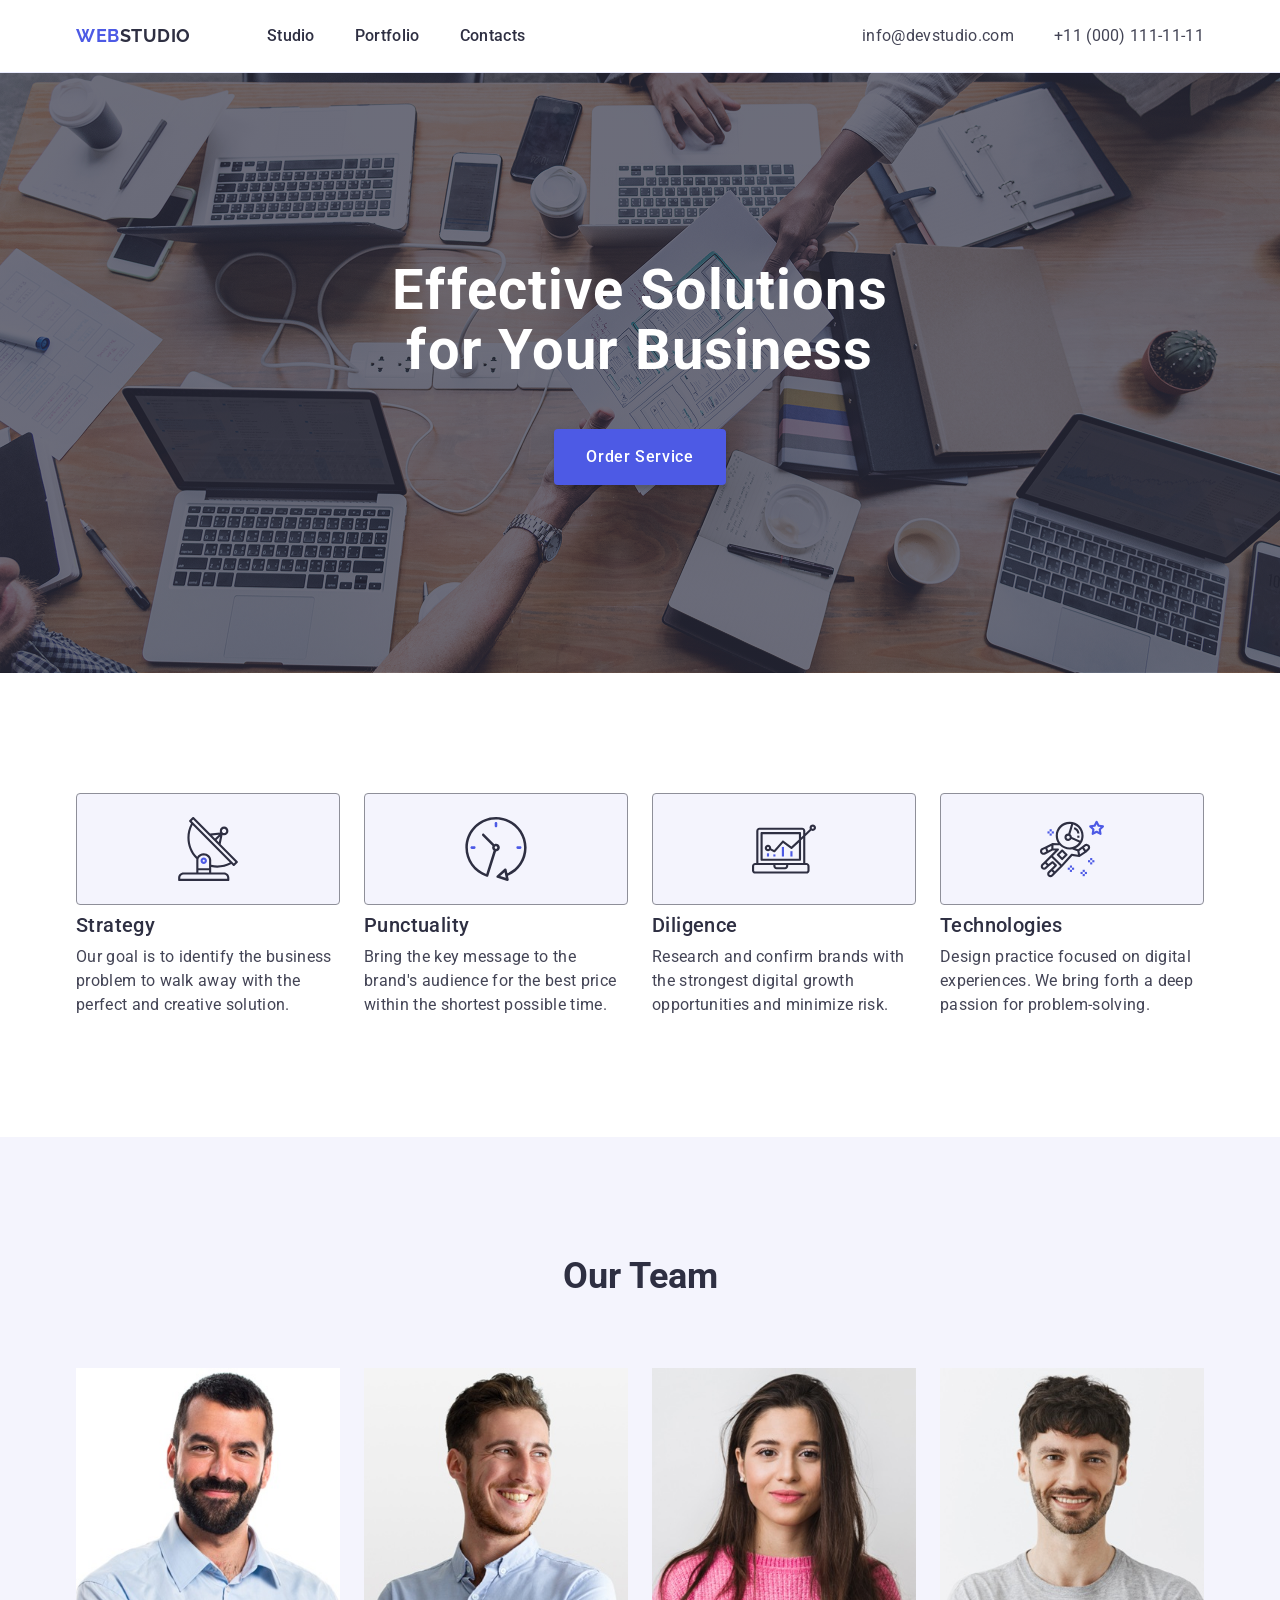
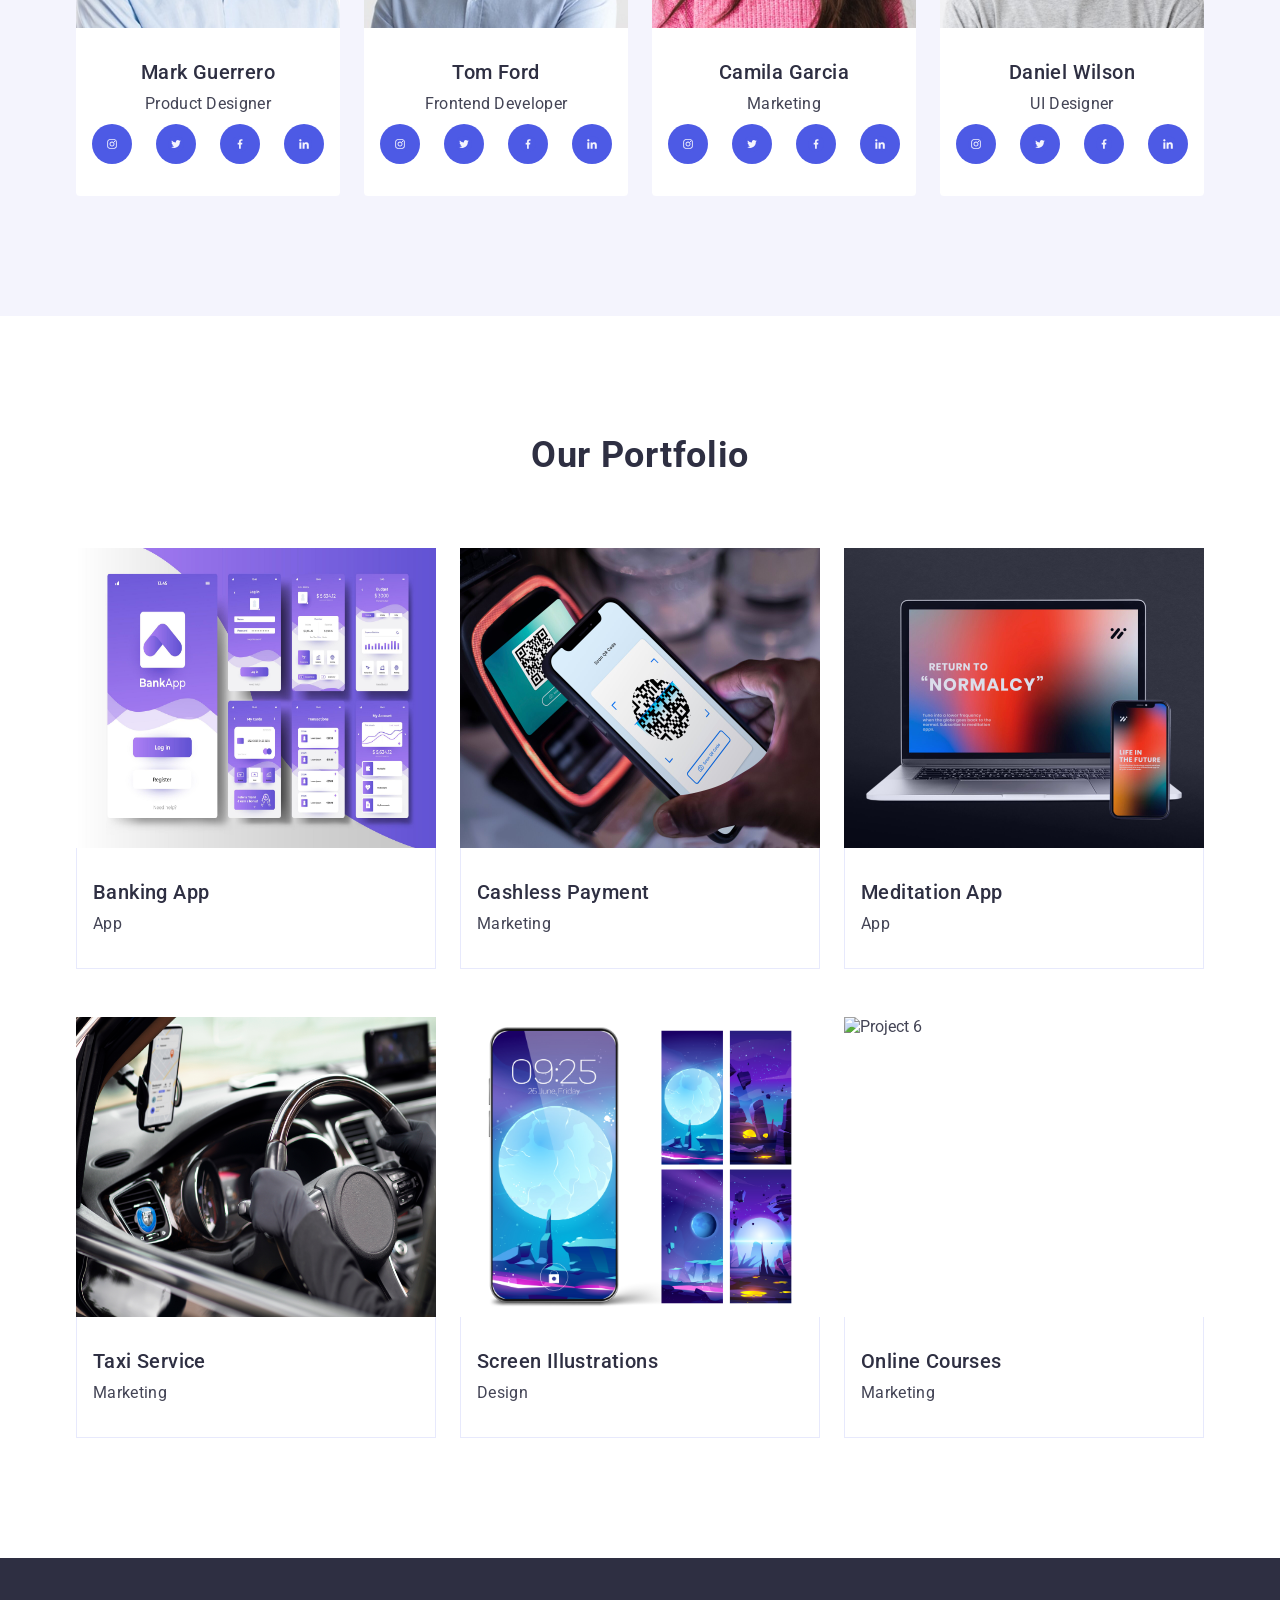
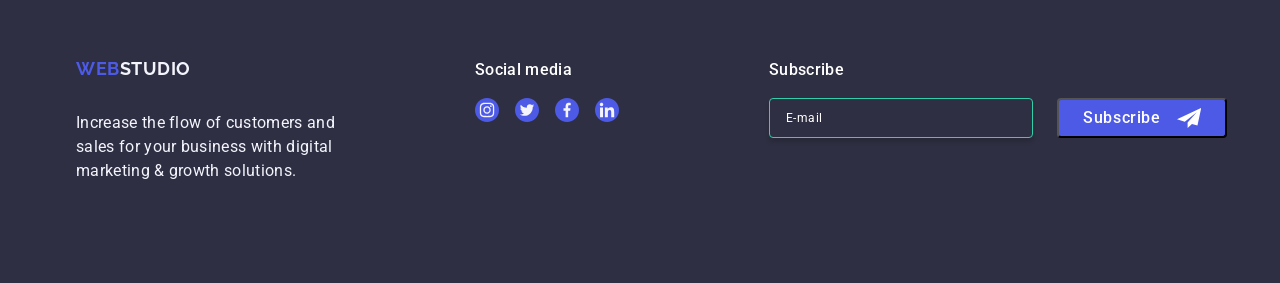
==== index.html @ 13c1c471 "17:32 16/04" ====
<!doctype html>
  <html lang="en">
  <head>
  <meta charset="utf-8" />
  <meta name="viewport" content="width=device-width, initial-scale=1.0" />

  <link
  rel="stylesheet"
  href="https://cdnjs.cloudflare.com/ajax/libs/modern-normalize/3.0.1/modern-normalize.min.css"
  />

  <title>Web Studio</title>

  <link rel="preconnect" href="https://fonts.googleapis.com" />
  <link rel="preconnect" href="https://fonts.gstatic.com" crossorigin />
  <link
  href="https://fonts.googleapis.com/css2?family=Raleway:wght@400;700&family=Roboto:wght@400;500;700&display=swap"
  rel="stylesheet"
  />

  <link rel="stylesheet" href="./css/styles.css" />
  </head>

  <body>
  <header class="header">
  <div class="container flex-container">
  <nav class="navigation">
  <a
  class="logo-link"
  href="./index.html"
  target="_self"
  title="main page WEBSTUDIO"
  >Web<span class="logo">Studio</span>
  </a>
  <ul class="nav-list">
  <li class="nav-list-item">
  <a
  class="navigation-link"
  href="./index.html"
  target="_self"
  title="main page Studio"
  >Studio
  </a>
  </li>
  <li class="nav-list-item">
  <a
  class="navigation-link"
  href="#"
  target="_self"
  title="main page Portfolio"
  >Portfolio
  </a>
  </li>
  <li class="nav-list-item">
  <a
  class="navigation-link"
  href="#"
  target="_self"
  title="main page Contacts"
  >Contacts
  </a>
  </li>
  </ul>
  </nav>

  <address class="address">
  <ul class="address-list">
  <li class="list-list-item">
  <a class="address-link" href="mailto:info@devstudio.com"
  >info@devstudio.com</a
  >
  </li>
  <li>
  <a class="address-link" href="tel:+110001111111"
  >+11 (000) 111-11-11</a
  >
  </li>
  </ul>
  </address>
  </div>
  </header>







  <main>
  <section class="main-header section hero-section">
  <div class="container">
  <h1 class="main-header-logo">
  Effective Solutions for Your Business
  </h1>
  <button type="button" class="button-main-header">
  Order Service
  </button>
  </div>
  </section>




  <!--------- FEATURES -------->
  <!--------- FEATURES -------->
  <!--------- FEATURES -------->



  <section class="section">
  <div class="container">
  <h2 class="visually-hidden">Our Features</h2>
  <ul class="features-list">
  <li class="features-list-items">

  <div class="features-icon-items">
  <svg class="features-icon" width="64" height="64">
  <use href="./images/icons.svg#icon-antenna"></use>
  </svg>
  </div>
  <h3 class="feature-title">Strategy</h3>
  <p class="feature-desc">
  Our goal is to identify the business problem to walk away with
  the perfect and creative solution.
  </p>
  </li>


  <li class="features-list-items">

  <div class="features-icon-items">
  <svg class="features-icon" width="64" height="64">
  <use href="./images/icons.svg#icon-clock"></use>
  </svg>
  </div>
  <h3 class="feature-title">Punctuality</h3>
  <p class="feature-desc">
  Bring the key message to the brand's audience for the best price
  within the shortest possible time.
  </p>
  </li>
  <li class="features-list-items">
  <div class="features-icon-items">
  <svg class="features-icon" width="64" height="64">
  <use href="./images/icons.svg#icon-diagram"></use>
  </svg>
  </div>
  <h3 class="feature-title">Diligence</h3>
  <p class="feature-desc">
  Research and confirm brands with the strongest digital growth
  opportunities and minimize risk.
  </p>
  </li>
  <li class="features-list-items">
  <div class="features-icon-items">
  <svg class="features-icon" width="64" height="64">
  <use href="./images/icons.svg#icon-astronaut"></use>
  </svg>
  </div>
  <h3 class="feature-title">Technologies</h3>
  <p class="feature-desc">
  Design practice focused on digital experiences. We bring forth a
  deep passion for problem-solving.
  </p>
  </li>
  </ul>
  </div>
  </section>



  <section class="our-team section">
  <div class="container">
  <h2 class="header-our-team">Our Team</h2>
  <ul class="team-list">



  <!--------- Mark Guerrero -------->


  <li class="our-team-card">
  <img
  src="./images/markguerrero.jpg"
  alt="markguerrero"
  width="264"
  height="260"
  />
  <div class="team-card-body">
  <h3 class="our-team-member">Mark Guerrero</h3>
  <p class="position">Product Designer</p>

  <ul class="social-icons">
  <li><a class="team-social-link" 
  href="https://www.instagram.com/" 
  target="_blank" 
  title="instagram account of Mark Guerrero">
  <svg class="icon icon-Ellipse" width="16" height="16">
  <use href="./images/icons.svg#icon-inst"></use>
  </svg>
  </a></li>

  <li><a class="team-social-link" 
  href="https://x.com/" 
  target="_blank" 
  title="x account of Mark Guerrero">
  <svg class="icon icon-Ellipse" width="16" height="16">
  <use href="./images/icons.svg#icon-tw"></use>
  </svg>
  </a></li>

  <li><a class="team-social-link" 
  href="https://www.facebook.com/login/?locale=fr_FR" 
  target="_blank" 
  title="facebook account of Mark Guerrero">
  <svg class="icon icon-Ellipse" width="16" height="16">
  <use href="./images/icons.svg#icon-fb"></use>
  </svg>
  </a></li>

  <li><a class="team-social-link" 
  href="https://ua.linkedin.com/" 
  target="_blank" 
  title="linkedin account of Mark Guerrero">
  <svg class="icon icon-Ellipse" width="16" height="16">
  <use href="./images/icons.svg#icon-in"></use>
  </svg>
  </a></li>

  </ul>

  <!--------- Tom Ford -------->

  </div>
  </li>
  <li class="our-team-card">
  <img
  src="./images/tomford.jpg"
  alt="tomford"
  width="264"
  height="260"
  />
  <div class="team-card-body">
  <h3 class="our-team-member">Tom Ford</h3>
  <p class="position">Frontend Developer</p>

  <ul class="social-icons">
  <li><a class="team-social-link" 
  href="https://www.instagram.com/" 
  target="_blank" 
  title="instagram account of Tom Ford">
  <svg class="icon icon-Ellipse" width="16" height="16">
  <use href="./images/icons.svg#icon-inst"></use>
  </svg>
  </a></li>

  <li><a class="team-social-link" 
  href="https://x.com/" 
  target="_blank" 
  title="x account of Tom Ford">
  <svg class="icon icon-Ellipse" width="16" height="16">
  <use href="./images/icons.svg#icon-tw"></use>
  </svg>
  </a></li>

  <li><a class="team-social-link" 
  href="https://www.facebook.com/login/?locale=fr_FR" 
  target="_blank" 
  title="facebook account of Tom Ford">
  <svg class="icon icon-Ellipse" width="16" height="16">
  <use href="./images/icons.svg#icon-fb"></use>
  </svg>
  </a></li>

  <li><a class="team-social-link" 
  href="https://ua.linkedin.com/" 
  target="_blank" 
  title="linkedin account of Tom Ford">
  <svg class="icon icon-Ellipse" width="16" height="16">
  <use href="./images/icons.svg#icon-in"></use>
  </svg>
  </a></li>

  </ul>

  <!--------- Camila Garcia -------->

  </div>
  </li>
  <li class="our-team-card">
  <img
  src="./images/camilagarcia.jpg"
  alt="camilagarcia"
  width="264"
  height="260"
  />




  <div class="team-card-body">
  <h3 class="our-team-member">Camila Garcia</h3>
  <p class="position">Marketing</p>
  <ul class="social-icons">
  <li><a class="team-social-link" 
  href="https://www.instagram.com/" 
  target="_blank" 
  title="instagram account of Camila Garcia">
  <svg class="icon icon-Ellipse" width="16" height="16">
  <use href="./images/icons.svg#icon-inst"></use>
  </svg>
  </a></li>

  <li><a class="team-social-link" 
  href="https://x.com/" 
  target="_blank" 
  title="x account of Camila Garcia">
  <svg class="icon icon-Ellipse" width="16" height="16">
  <use href="./images/icons.svg#icon-tw"></use>
  </svg>
  </a></li>

  <li><a class="team-social-link" 
  href="https://www.facebook.com/login/?locale=fr_FR" 
  target="_blank" 
  title="facebook account of Camila Garcia">
  <svg class="icon icon-Ellipse" width="16" height="16">
  <use href="./images/icons.svg#icon-fb"></use>
  </svg>
  </a></li>

  <li><a class="team-social-link" 
  href="https://ua.linkedin.com/" 
  target="_blank" 
  title="linkedin account of Camila Garcia">
  <svg class="icon icon-Ellipse" width="16" height="16">
  <use href="./images/icons.svg#icon-in"></use>
  </svg>
  </a></li>

  </ul>



  <!--------- Daniel Wilson -------->


  </div>
  </li>
  <li class="our-team-card">
  <img
  src="./images/danialwilson.jpg"
  alt="danialwilson"
  width="264"
  height="260"
  />
  <div class="team-card-body">
  <h3 class="our-team-member">Daniel Wilson</h3>
  <p class="position">UI Designer</p>

  <ul class="social-icons">
  <li><a class="team-social-link" 
  href="https://www.instagram.com/" 
  target="_blank" 
  title="instagram account of Daniel Wilson">
  <svg class="icon icon-Ellipse" width="16" height="16">
  <use href="./images/icons.svg#icon-inst"></use>
  </svg>
  </a></li>
  <li><a class="team-social-link" 
  href="https://x.com/" 
  target="_blank" 
  title="x account of Daniel Wilson">
  <svg class="icon icon-Ellipse" width="16" height="16">
  <use href="./images/icons.svg#icon-tw"></use>
  </svg>
  </a></li>
  <li><a class="team-social-link" 
  href="https://www.facebook.com/login/?locale=fr_FR" 
  target="_blank" 
  title="facebook account of Daniel Wilson">
  <svg class="icon icon-Ellipse" width="16" height="16">
  <use href="./images/icons.svg#icon-fb"></use>
  </svg>
  </a></li>
  <li><a class="team-social-link" 
  href="https://ua.linkedin.com/" 
  target="_blank" 
  title="linkedin account of Daniel Wilson">
  <svg class="icon icon-Ellipse" width="16" height="16">
  <use href="./images/icons.svg#icon-in"></use>
  </svg>
  </a></li>
  </ul>
  </div>
  </li>

  </ul>
  </div>
  </section>
  <section class="section">
  <div class="container">
  <h2 class="section-title">Our Portfolio</h2>
  <ul class="portfolio-list">
  <li class="portfolio-item">
  <img
  src="./images/367f807b37fbe0228a6a681cc273c741947b99c1.jpg"
  alt="Project 1"
  width="360"
  height="300"
  />
  <div class="portfolio-card">
  <h3 class="portfolio-item-title">Banking App</h3>
  <p class="portfolio-item-desc">App</p>
  </div>
  </li>
  <li class="portfolio-item">
  <img
  src="./images/7fd0e8984fcf773e2c13ed2525d1f88928dc55a9.jpg"
  alt="Project 2"
  width="360"
  height="300"
  />
  <div class="portfolio-card">
  <h3 class="portfolio-item-title">Cashless Payment</h3>
  <p class="portfolio-item-desc">Marketing</p>
  </div>
  </li>
  <li class="portfolio-item">
  <img
  src="./images/836c20040a274b46b40b2c0723a1f7725cd22a4d.jpg"
  alt="Project 3"
  width="360"
  height="300"
  />
  <div class="portfolio-card">
  <h3 class="portfolio-item-title">Meditation App</h3>
  <p class="portfolio-item-desc">App</p>
  </div>
  </li>
  <li class="portfolio-item">
  <img
  src="./images/1c83e824d18e2fcd7407be4fb82793a09787ee96.jpg"
  alt="Project 4"
  width="360"
  height="300"
  />
  <div class="portfolio-card">
  <h3 class="portfolio-item-title">Taxi Service</h3>
  <p class="portfolio-item-desc">Marketing</p>
  </div>
  </li>
  <li class="portfolio-item">
  <img
  src="./images/1e93f00100a83738358588a617c27bd70f0fa584.jpg"
  alt="Project 5"
  width="360" height="300"
  />
  <div class="portfolio-card">
  <h3 class="portfolio-item-title">Screen Illustrations</h3>
  <p class="portfolio-item-desc">Design</p>
  </div>
  </li>
  <li class="portfolio-item">
  <img
  src="./images/2023daea4fedb8830414a7d0c38e927b6d526bec.jpg"
  alt="Project 6"
  width="360"
  height="300"
  />
  <div class="portfolio-card">
  <h3 class="portfolio-item-title">Online Courses</h3>
  <p class="portfolio-item-desc">Marketing</p>
  </div>
  </li>
  </ul>
  </div>
  </section>
  </main>












  <footer class="main-footer-logo">
  <div class="container footer-cont">

  <div class="footer-container">
  <a href="./index.html" class="logo logo-footer"
  ><span class="span-web">WEB</span
  ><span class="span-studio">STUDIO</span></a
  >
  <p class="footer-p">
  Increase the flow of customers and sales for your business with
  digital marketing & growth solutions.
  </p>
  </div>

  <div class="footer-social-media container-footer">
  <p class="footer-links-title">Social media</p>
  <ul class="footer-list">


  <li class="foter-social-list-item">
  <a
  class="footer-social-link"
  href="https://www.instagram.com/"
  target="_blank"
  title="instagram account of webstudio"
  >

  <svg class="icon icon-Ellipse" width="24" height="24">
  <use href="./images/icons.svg#icon-inst"></use>
  </svg>
  </a>
  </li>


  <li class="foter-social-list-item">
  <a
  class="footer-social-link"
  href="https://www.instagram.com/"
  target="_blank"
  title="instagram account of webstudio"
  >

  <svg class="icon icon-Ellipse" width="24" height="24">
  <use href="./images/icons.svg#icon-tw"></use>
  </svg>
  </a>
  </li>

  <li class="foter-social-list-item">
  <a
  class="footer-social-link"
  href="https://www.instagram.com/"
  target="_blank"
  title="instagram account of webstudio"
  >

  <svg class="icon icon-Ellipse" width="24" height="24">
  <use href="./images/icons.svg#icon-fb"></use>
  </svg>
  </a>
  </li>         

  <li class="foter-social-list-item">
  <a
  class="footer-social-link"
  href="https://www.instagram.com/"
  target="_blank"
  title="instagram account of webstudio"
  >

  <svg class="icon icon-Ellipse" width="24" height="24">
  <use href="./images/icons.svg#icon-in"></use>
  </svg>
  </a>
  </li>  
  </ul>
  </div>







<div class="footer-social-media container-footer">
  <p class="footer-links-title">Subscribe</p>
  <ul class="footer-list">

<form class="footer-subscribe-form">
  <label class="form-label"><input
      class="footer-subscribe-input"
      type="text"
      name="username" autofocus
      placeholder="E-mail"
    />
  </label>
<button class="btn-subscribe" type="submit">Subscribe<svg class="btn-subscribe-icon" width="24" height="24">
<use href="./images/icons.svg#icon-letter"></use>
</svg>
</button>
</form>

  </a>
  </li>  
  </ul>
  </div>




  </footer>

<!-- MODAL OVERLAY -->




  </body>
  </html>
---- css/styles.css ----
/* -------------global------------- */

body {
  font-family: "Roboto", sans-serif;
  color: #434455;
  background-color: #ffffff;
  line-height: 1.2;
}

ul,
ol {
  list-style: none;
  font-style: normal;
  margin: 0;
  padding: 0;
}

h1,
h2,
h3,
h4,
h5,
h6,
p {
  margin-top: 0;
  margin-bottom: 0;
}

img {
  display: block;
}
.container {
  max-width: 1158px;
  margin-left: auto;
  margin-right: auto;
  padding-left: 15px;
  padding-right: 15px;
}

.flex-container {
  display: flex;
  justify-content: space-between;
}

.header {
  border-bottom: 1px solid #e7e9fc;
  box-shadow: 0px 2px 4px rgba(0, 0, 0, 0.08);
}
.navigation {
  display: flex;
  align-items: center;
}
.nav-list {
  display: flex;
}

.nav-list-item:not(:last-child) {
  margin-right: 40px;
}

.section {
  padding: 120px 0;
}

/* -------------Address------------- */
.address-list {
  display: flex;
}

.address-link {
  padding-top: 24px;
  padding-bottom: 24px;
  display: block;

  font-weight: 400;
  font-size: 16px;
  line-height: 1.5;
  letter-spacing: 0.02em;
  color: #434455;
  text-decoration: none;

  transition: color 250ms cubic-bezier(0.4, 0, 0.2, 1);
}

.address {
  display: flex;
  align-items: center;
  gap: 40px;
}

.address-link:hover,
.address-link:focus {
  color: #404bbf;
}
.address {
  font-style: normal;
}

.list-list-item:not(:last-child) {
  margin-right: 40px;
}
/* -------------Logo1------------- */

.logo-link {
  font-family: "Raleway", sans-serif;
  font-weight: 700;
  font-size: 18px;
  line-height: 1.17;
  letter-spacing: 0.03em;
  text-transform: uppercase;
  color: #4d5ae5;
  text-decoration: none;

  margin-right: 76px;
  padding-top: 24px;
  padding-bottom: 24px;
  display: block;
}

.hero-section {
  padding-top: 188px;
  padding-bottom: 188px;
  background-color: #2e2f42;
}

.logo {
  color: #2e2f42;
  font-family: "Raleway", sans-serif;
  font-weight: 700;
  font-size: 18px;
  line-height: 1.17;
  letter-spacing: 0.03em;
  text-decoration: none;
}
.navigation-link {
  font-family: "Roboto", sans-serif;
  font-weight: 500;
  font-size: 16px;
  line-height: 1.5;
  letter-spacing: 0.02em;
  text-decoration: none;
  color: #2e2f42;
  transition: background-color 250ms cubic-bezier(0.4, 0, 0.2, 1);

  display: block;
  padding-top: 24px;
  padding-bottom: 24px;


 position: relative;
 
}

.navigation-link.current {
  color: #404bbf;
}

.navigation-link.current::after {
  content: "";
  position: absolute;
  left: 0;
  bottom: 0;
  width: 100%;
  height: 4px;
  background-color: #404bbf;
  border-radius: 2px;
}


.navigation-link:hover,
.navigation-link:focus {
  color: #404bbf;
}

/* -------------Effective Solutions for Your Business------------- */
/* -------------Main------------- */

.main-header {
  background-color: #2e2f42;
  color: #ffffff;

  max-width: 1440px;
  margin: 0 auto;


  background-image:
    linear-gradient(rgba(46, 47, 66, 0.7), rgba(46, 47, 66, 0.7)),
    url("../images/peopleoffice.jpg");
  background-size: cover;
  background-position: center;
  background-repeat: no-repeat;
}

.main-header-logo {
  text-align: center;
  font-weight: 700;
  line-height: 1.07;
  letter-spacing: 0.02em;
  color: #ffffff;
  max-width: 496px;
  margin: 0 auto;
  margin-bottom: 48px;
  font-size: 56px;
}
.button-main-header {
  padding-top: 16px;
  padding-right: 32px;
  padding-bottom: 16px;
  padding-left: 32px;
  border-radius: 4px;
  display: block;
  margin: 0 auto;
  min-width: 169px;
  font-weight: 500;
  font-size: 16px;
  line-height: 1.5;
  letter-spacing: 0.04em;
  color: #ffffff;
  background-color: #4d5ae5;
  border: none;

  transition: background-color 250ms cubic-bezier(0.4, 0, 0.2, 1);
  box-shadow: 0px 4px 4px rgba(0, 0, 0, 0.15);

}

.button-main-header:hover,
.button-main-header:focus {
  background-color: #404bbf;
  color: #ffffff;
  outline: none;
}
/* -------------Our Features------------- */
.visually-hidden {
  position: absolute;
  width: 1px;
  height: 1px;
  margin: -1px;
  border: 0;
  padding: 0;
  white-space: nowrap;
  clip-path: inset(100%);
  clip: rect(0 0 0 0);
  overflow: hidden;
}

.features-list {
  display: flex;
  gap: 24px;
}

.feature-title {
  font-family: Roboto, sans-serif;
  font-weight: 500;
  font-size: 20px;
  line-height: 1.2;
  letter-spacing: 0.02em;
  color: #2e2f42;
  width: 264px;
  margin-bottom: 8px;
}

.feature-desc {
  font-family: Roboto, sans-serif;
  line-height: 1.5;
  letter-spacing: 0.02em;
}

.features-list-items {
  width: 264px;
}

.features-list-items:last-child {
  margin-right: 0;
}
.team-card-body {
  padding: 32px 16px;
}

.features-icon-items {  
    display: flex;
    justify-content: center;
    align-items: center;
    border: 1px solid #8e8f99;
    background-color: #f4f4fd;
    border-radius: 4px;
    height: 112px;
    margin-bottom: 8px;
}
/* -------------Our Team------------- */
.our-team {
  background: #f4f4fd;
}

.header-our-team {
  font-size: 36px;
  line-height: 1.1;
  text-align: center;
  color: #2e2f42;
  margin-bottom: 72px;
}
.our-team-img {
  background-color: #ffffff;
  margin-right: 24px;
}
.our-team-member {
  color: #2e2f42;
  font-family: Roboto, sans-serif;
  font-weight: 500;
  font-style: normal;
  font-size: 20px;
  text-align: center;
  letter-spacing: 0.02em;
  line-height: 1.2;

  margin-bottom: 8px;
}

.position {
  font-size: 16px;
  line-height: 1.5;
  letter-spacing: 0.02em;
  font-family: Roboto, sans-serif;
  font-weight: 400;
  font-style: normal;
  font-size: 16px;
  text-align: center;
}

.team-list {
  display: flex;
  justify-content: center;
}

.our-team-card:not(:last-child) {
  margin-right: 24px;
}

.our-team-card {
  width: calc((100% - 24px * 3) / 4);
  border-bottom-left-radius: 4px;
  border-bottom-right-radius: 4px;
  background-color: #ffffff;
}

.icon {
  fill: #f4f4fd;
  cursor: pointer;

 transition: fill 250ms cubic-bezier(0.4, 0, 0.2, 1);
}

.icon:hover {
  --color1: #4d5ae5;
  --color2: #f4f4fd;
  cursor: pointer;
}
.icon:hover,
.icon:focus {
  --color1: #31d0aa;
  --color2: #f4f4fd;
}

.social-icons {
  display: flex;
  gap: 24px;
  margin-top: 8px;
  align-items: center;
}

/* -------------Portfolio------------- */

.portfolio-list {
  display: flex;
  flex-wrap: wrap;
  gap: 48px 24px;
}

.section-title {
  text-align: center;
  text-transform: capitalize;
  font-weight: 700;
  font-size: 36px;
  line-height: 1.11;
  letter-spacing: 0.02em;
  color: #2e2f42;

  margin-bottom: 72px;
  display: block;
  justify-content: center;
}

.portfolio-card {
  border: 1px solid #e7e9fc;
  border-top: none;
  padding: 32px 16px;
}

.portfolio-item {
   width: calc((100% - 48px) / 3);

   transition: box-shadow 250ms cubic-bezier(0.4, 0, 0.2, 1);
}

.portfolio-item:hover {
  box-shadow: 0px 4px 6px rgba(0, 0, 0, 0.1);
}

.portfolio-item-title {
  font-weight: 500;
  font-size: 20px;
  line-height: 1.2;
  letter-spacing: 0.02em;
  color: #2e2f42;
  margin-bottom: 8px;
}

.portfolio-item-desc {
  line-height: 1.5;
  letter-spacing: 0.02em;
}

/* -------------FOOTER------------- */

.main-footer-logo {
  background-color: #2e2f42;
  text-decoration: none;

  padding-top: 100px;
  padding-bottom: 100px;
}

.footer-container {
  display: flex;
  gap: 16px;
  flex-direction: column;
}
.span-studio {
  color: #f4f4fd;
  font-family: "Raleway", sans-serif;
  font-weight: 700;
  text-align: center;
}
.span-web {
  color: #4d5ae5;
  font-family: "Raleway", sans-serif;
  font-weight: 700;
}
.footer-p {
  font-weight: 400;
  font-size: 16px;
  line-height: 1.5;
  letter-spacing: 0.02em;
  color: #f4f4fd;
  width: 264px;
}

.footer-social-media {
  display: flex;
  flex-direction: column;
}

.logo-footer {
  text-transform: uppercase;
  display: inline-block;
  margin-bottom: 16px;
}

.footer-links-title {
  margin-bottom: 16px;
  font-weight: 500;
  font-size: 16px;
  line-height: 1.5;
  letter-spacing: 0.02em;
  color: #fff;
  justify-content: center;
}

.footer-list {
  display: flex;
  gap: 16px;
}

.icon:hover {
  --color1: #4d5ae5;
  --color2: #f4f4fd;
  cursor: pointer;
}
.icon:hover,
.icon:focus {
  --color1: #31d0aa;
  --color2: #f4f4fd;
}

.social-icons {
  display: flex;
  gap: 24px;
  margin-top: 8px;
  align-items: center;
}

.footer-cont {
  display: flex;
 
  gap: 120px; 
}


.container-footer {
  margin-left: auto;
  padding-left: 15px;
  padding-right: 15px;
}

.team-social-link {
  display: flex;
  border-radius: 50%;
  width: 40px;
  height: 40px;
  justify-content: center;
  align-items: center;
  background-color: #4d5ae5;
  transition: background-color 250ms cubic-bezier(0.4, 0, 0.2, 1);
  
}

.footer-social-link:hover {
  background-color: #31d0aa;
  width: 40px;
  height: 40px;
  background-color: #4d5ae5;
  border-radius: 50%;

  display: flex;
  justify-content: center;
  align-items: center;

  transition: background-color 250ms cubic-bezier(0.4, 0, 0.2, 1);

}

.team-social-link:hover {
  background-color: #404bbf;
}

.team-social-link svg {
  fill: #f4f4fd;
}


.footer-subscribe-form {
  display: flex;
  gap: 24px;
}

.footer-subscribe-form {
  display: flex;
  gap: 24px;
}

.footer-subscribe-input {
  outline: none;
  padding: 8px 16px;
  width: 264px;
  height: 40px;
  border: 1px solid #fff;
  border-radius: 4px;
  box-shadow: 0 4px 4px 0 rgba(0, 0, 0, 0.15);
  background-color: transparent;
  transition: border 250ms cubic-bezier(0.4, 0, 0.2, 1);

  font-family: "Roboto", sans-serif;
  font-weight: 400;
  font-size: 12px;
  line-height: 2;
  letter-spacing: 0.04em;
  color: #fff;
}

.footer-subscribe-input::placeholder {
  font-weight: 400;
  font-size: 12px;
  line-height: 2;
  letter-spacing: 0.04em;
  color: #fff;
}

.footer-subscribe-input:focus {
  border-color: #31D0AA;
}

.btn-subscribe {
  display: inline-flex;
  align-items: center;
  justify-content: center;
  border-radius: 4px;
  padding: 8px 24px;
  min-width: 165px;
  height: 40px;
  font-weight: 500;
  font-size: 16px;
  line-height: 1.5;
  letter-spacing: 0.04em;
  color: #fff;
  background: #4d5ae5;
  transition: background-color 250ms cubic-bezier(0.4, 0, 0.2, 1);
}

.btn-subscribe:hover,
.btn-subscribe:focus {
  color: #ffffff;
  background-color: #404bbf;
}

.btn-subscribe-icon {
  margin-left: 16px;
}
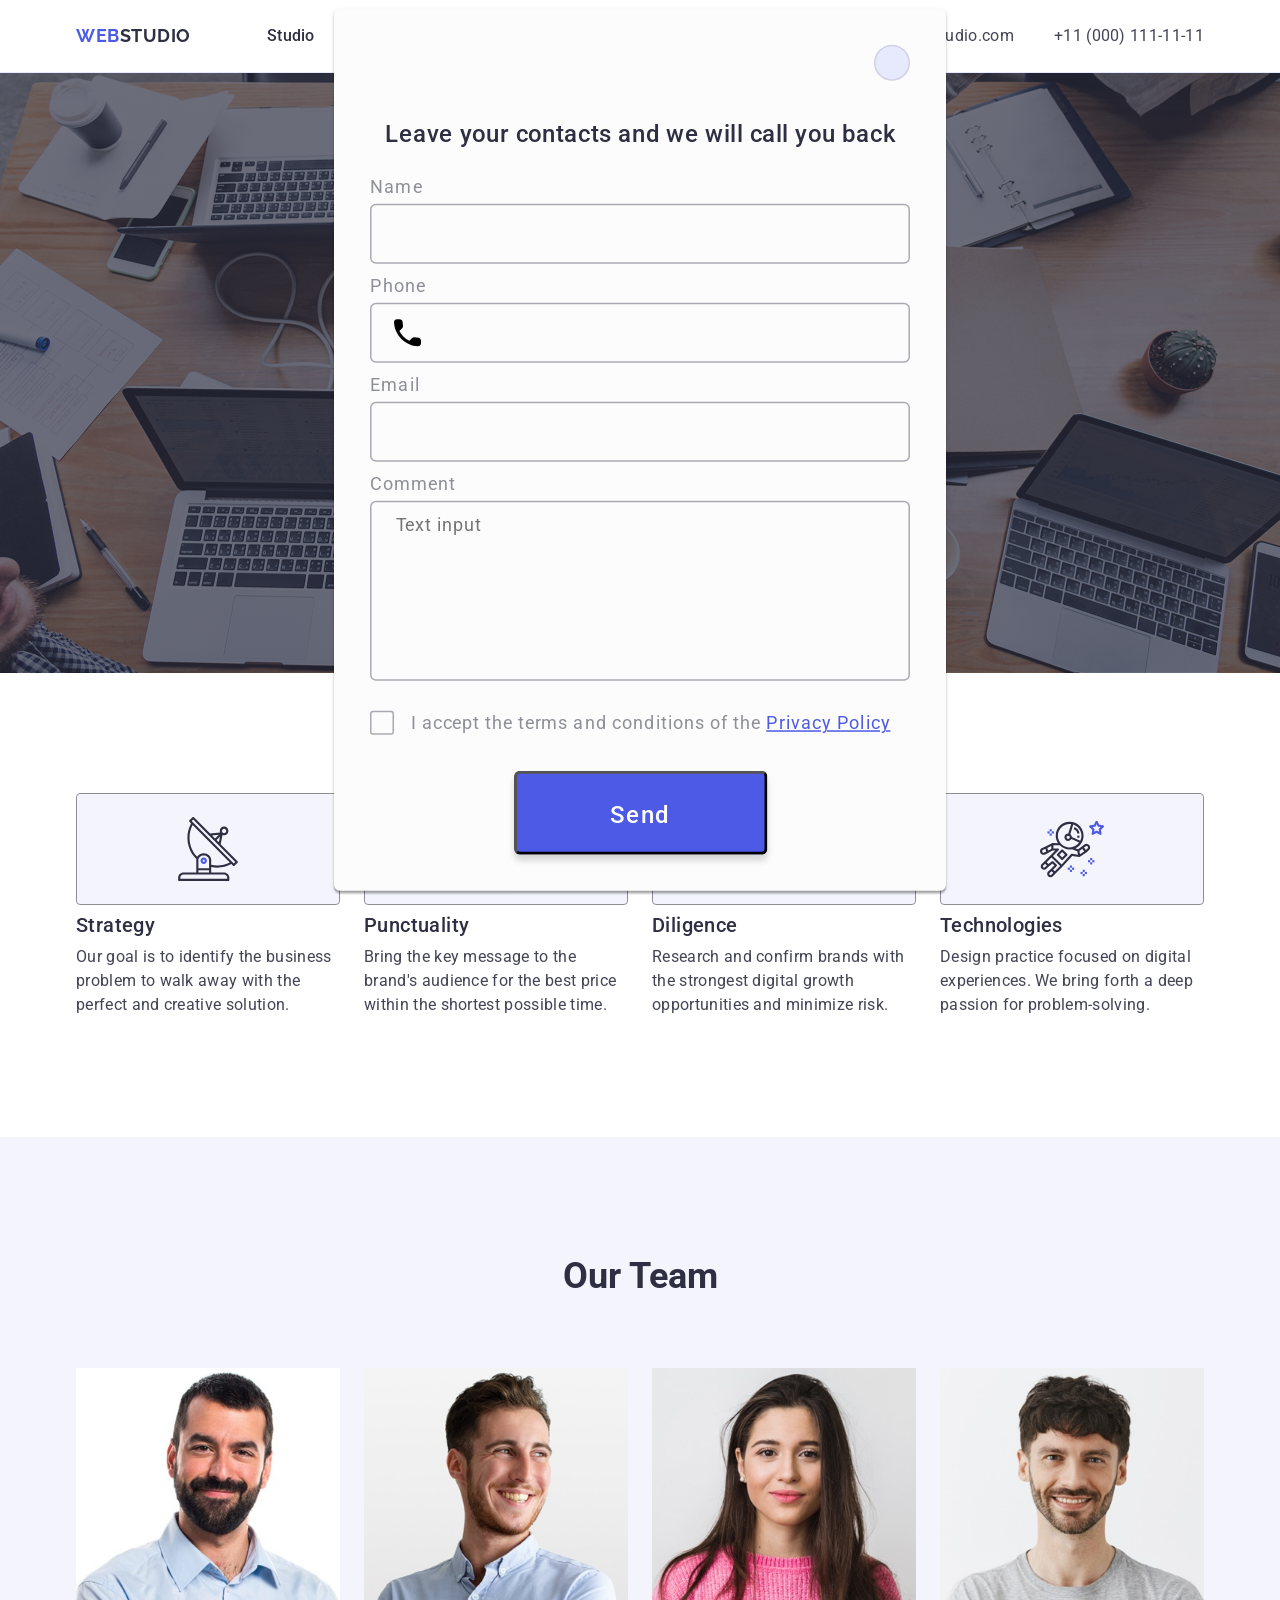
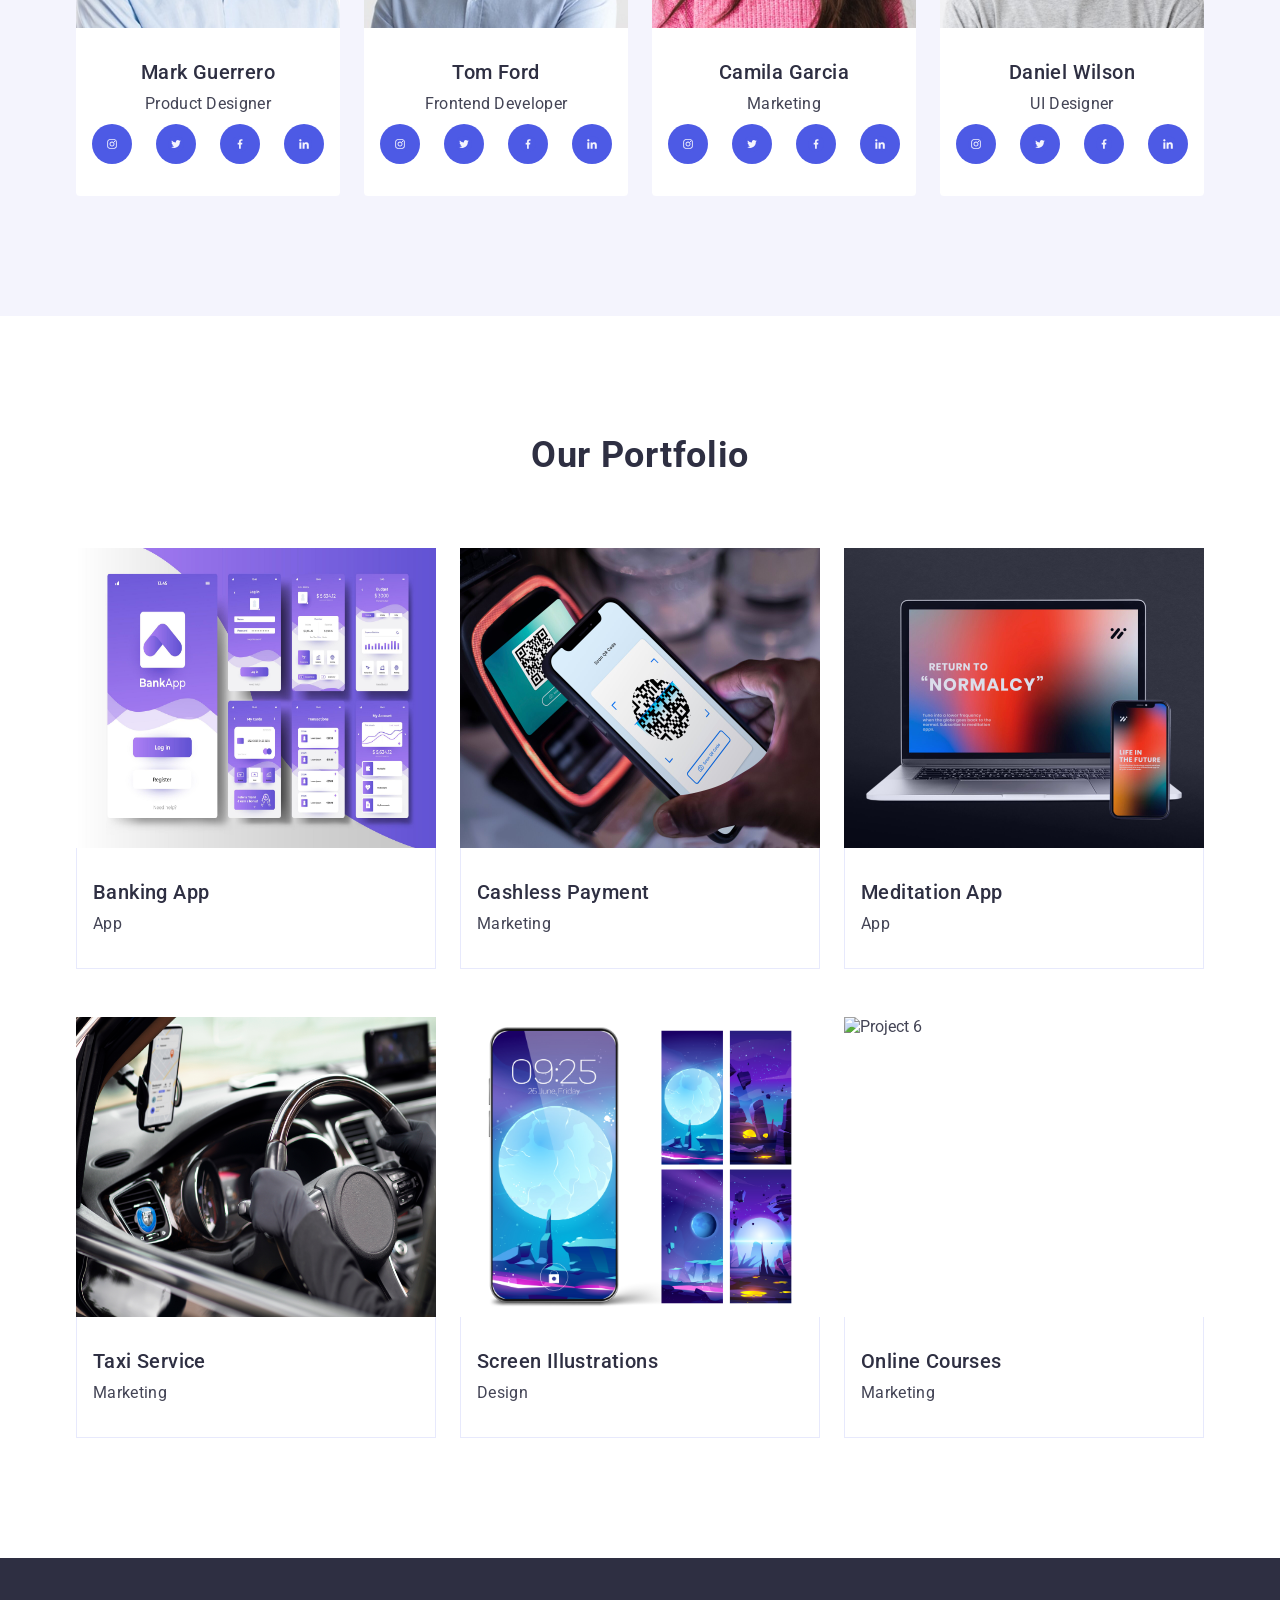
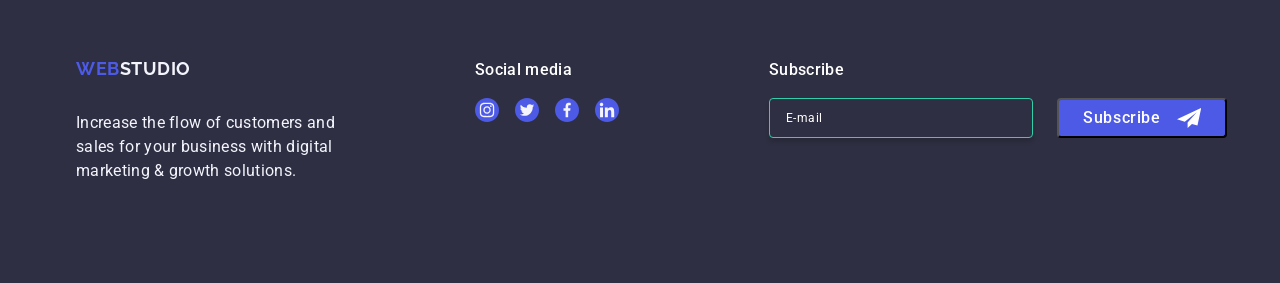
==== commit 612cdac8: "18:44, 17/04, +js" ====
--- a/index.html
+++ b/index.html
@@ -92,7 +92,7 @@
   <h1 class="main-header-logo">
   Effective Solutions for Your Business
   </h1>
-  <button type="button" class="button-main-header">
+  <button type="button" class="button-main-header" data-modal-open>
   Order Service
   </button>
   </div>
@@ -603,8 +603,102 @@
 
 <!-- MODAL OVERLAY -->
 
-
-
-
+<div class="backdrop" data-modal>
+      <div class="modal">
+        <button type="button" class="modal-close-btn" data-modal-close>
+          <svg class="modal-close-icon" width="8" height="8">
+            <use href="./images/icons.svg#icon-Vector"></use>
+          </svg>
+        </button>
+        <p class="form-paragraph">
+          Leave your contacts and we will call you back
+        </p>
+        <form class="modal-form">
+          <div class="form-field">
+            <label class="modal-label-title" for="user-name">Name</label>
+            <div class="input-icon-wrapper">
+              <input
+                class="modal-form-input"
+                type="text"
+                name="user-name"
+                id="user-name"
+                required
+              />
+              <svg class="modal-form-icon" width="18" height="24">
+                <use href="./images/icons.svg#icon-name"></use>
+              </svg>
+            </div>
+          </div>
+          <div class="form-field">
+            <label class="modal-label-title" for="phone_numder">Phone</label>
+            <div class="input-icon-wrapper">
+              <input
+                class="modal-form-input"
+                type="tel"
+                name="phone_numder"
+                id="phone_numder"
+                required
+              />
+              <svg class="modal-form-icon" width="18" height="24">
+                <use href="./images/icons.svg#icon-phone"></use>
+              </svg>
+            </div>
+          </div>
+          <div class="form-field">
+            <label class="modal-label-title" for="user_email">Email</label>
+            <div class="input-icon-wrapper">
+              <input
+                class="modal-form-input"
+                type="email"
+                name="user_email"
+                id="user_email"
+                required
+              />
+              <svg class="modal-form-icon" width="18" height="24">
+                <use href="./images/icons.svg#icon-email"></use>
+              </svg>
+            </div>
+          </div>
+          <div class="modal-container-textarea">
+            <label class="modal-label-title" for="user-comment">Comment</label>
+            <textarea
+              class="modal-text-area"
+              name="user-comment"
+              rows="6"
+              placeholder="Text input"
+              id="user-comment"
+            ></textarea>
+          </div>
+          <div class="form-field-checkbox">
+            <input
+              class="modal-checkbox visually-hidden"
+              type="checkbox"
+              name="user-privacy"
+              id="user-privacy"
+              value="true"
+              required
+            />
+            <label class="modal-label-checkbox" for="user-privacy">
+              <span class="fake-checkbox">
+                <svg class="checkbox-icon" width="10" height="8">
+                  <use href="./images/icons.svg#icon-check"></use>
+                </svg>
+              </span>
+              I accept the terms and conditions of the
+              <a
+                class="privacy-policy"
+                href="#"
+                target="_blank"
+                title="Privacy Policy"
+                >Privacy Policy
+              </a>
+            </label>
+          </div>
+
+          <button class="modal-form-btn" type="submit">Send</button>
+        </form>
+      </div>
+    </div>
+    <script src="./js/modal.js"></script>
   </body>
-  </html>+</html>
--- a/css/styles.css
+++ b/css/styles.css
@@ -616,3 +616,244 @@
   margin-left: 16px;
 }
 
+<!-- MODAL OVERLAY -->
+
+.backdrop {
+  position: fixed;
+  top: 0;
+  left: 0;
+  /* bottom: 0;
+  right: 0; */
+  width: 100%;
+  height: 100%;
+  background-color: rgba(46, 47, 66, 0.4);
+  transition: 336px opacity 250ms cubic-bezier(0.4, 0, 0.2, 1),
+    visibility 250ms cubic-bezier(0.4, 0, 0.2, 1);
+
+  opacity: 0;
+  visibility: hidden;
+  pointer-events: none;
+}
+
+.backdrop.is-open {
+  opacity: 1;
+  visibility: visible;
+  pointer-events: auto;
+}
+
+.modal {
+  position: absolute;
+  top: 50%;
+  left: 50%;
+  transform: translate(-50%, -50%);
+
+  padding: 72px 24px 24px 24px;
+
+  min-height: 584px;
+  width: 408px;
+  border-radius: 4px;
+  background: #fcfcfc;
+  box-shadow: 0 1px 1px 0 rgba(0, 0, 0, 0.14), 0 1px 3px 0 rgba(0, 0, 0, 0.12),
+    0 2px 1px 0 rgba(0, 0, 0, 0.2);
+  transition: transform 250ms cubic-bezier(0.4, 0, 0.2, 1);
+}
+
+.backdrop:not(.is-open) .modal {
+  transform: translate(-50%, -50%) scale(1.5);
+}
+
+.modal-close-btn {
+  display: flex;
+  position: absolute;
+  align-items: center;
+  justify-content: center;
+  top: 24px;
+  right: 24px;
+  margin-bottom: 24px;
+  border-radius: 50%;
+  width: 24px;
+  height: 24px;
+  background-color: #e7e9fc;
+  border: 1px solid rgba(0, 0, 0, 0.1);
+  opacity: background-color 250ms cubic-bezier(0.4, 0, 0.2, 1),
+    border 250ms cubic-bezier(0.4, 0, 0.2, 1);
+}
+
+.modal-close-btn:hover,
+.modal-close-btn:focus {
+  background-color: #404bbf;
+  border: none;
+}
+
+.modal-close-btn:hover .modal-close-icon,
+.modal-close-btn:focus .modal-close-icon {
+  fill: #fff;
+}
+
+.modal-close-icon {
+  transition: fill 250ms cubic-bezier(0.4, 0, 0.2, 1);
+}
+
+.form-paragraph {
+  margin-bottom: 16px;
+  width: 360px;
+  height: 24px;
+
+  font-weight: 500;
+  font-size: 16px;
+  line-height: 1.5;
+  letter-spacing: 0.02em;
+  text-align: center;
+  color: #2e2f42;
+}
+
+.form-field {
+  display: block;
+  margin-bottom: 8px;
+}
+
+/* .input-icon-wrapper input:focus {
+  border: 1px solid #4d5ae5;
+  border-radius: 4px;
+} */
+
+/* .input-icon-wrapper input:focus + svg {
+  fill: #4d5ae5;
+} */
+
+.modal-label-title {
+  display: block;
+  margin-bottom: 4px;
+  font-weight: 400;
+  font-size: 12px;
+  line-height: 1.17;
+  letter-spacing: 0.04em;
+  color: #8e8f99;
+}
+
+.modal-form-input {
+  outline: transparent;
+  padding-left: 38px;
+  border: 1px solid rgba(46, 47, 66, 0.4);
+  border-radius: 4px;
+  width: 100%;
+  height: 40px;
+  background-color: transparent;
+  transition: border-color 250ms cubic-bezier(0.4, 0, 0.2, 1);
+}
+
+.modal-form-input:focus {
+  border: 1px solid #4d5ae5;
+  border-radius: 4px;
+}
+
+.modal-form-input:focus + .modal-form-icon {
+  fill: #4d5ae5;
+}
+
+.input-icon-wrapper {
+  position: relative;
+}
+
+.modal-form-icon {
+  position: absolute;
+  top: 50%;
+  left: 16px;
+  transform: translateY(-50%);
+  transition: fill 250ms cubic-bezier(0.4, 0, 0.2, 1);
+}
+
+.modal-container-textarea {
+  margin-bottom: 16px;
+}
+
+.modal-text-area {
+  padding: 8px 16px;
+  width: 100%;
+  height: 120px;
+  resize: none;
+
+  border: 1px solid rgba(46, 47, 66, 0.4);
+  border-radius: 4px;
+  background-color: transparent;
+  outline: transparent;
+  transition: border-color 250ms cubic-bezier(0.4, 0, 0.2, 1);
+
+  font-weight: 400;
+  font-size: 12px;
+  line-height: 1.17;
+  letter-spacing: 0.04em;
+  color: rgba(46, 47, 66, 0.4);
+}
+
+.modal-text-area:focus {
+  border: 1px solid #4d5ae5;
+  border-radius: 4px;
+}
+
+.form-field-checkbox {
+  display: block;
+  margin-bottom: 24px;
+  display: block;
+  font-weight: 400;
+  font-size: 12px;
+  line-height: 1.17;
+  letter-spacing: 0.04em;
+  color: #8e8f99;
+}
+
+/* input:checked + label > span {
+  border-radius: 2px;
+  fill: #404bbf;
+  border: 1px solid #404bbf;
+} */
+
+.fake-checkbox {
+  display: inline-flex;
+  align-items: center;
+  justify-content: center;
+  margin-right: 8px;
+  width: 16px;
+  height: 16px;
+  border: 1px solid rgba(46, 47, 66, 0.4);
+  border-radius: 2px;
+  fill: transparent;
+  transition: fill 250ms cubic-bezier(0.4, 0, 0.2, 1),
+    border 250ms cubic-bezier(0.4, 0, 0.2, 1),
+    background-color 250ms cubic-bezier(0.4, 0, 0.2, 1);
+}
+
+.modal-checkbox:checked + .modal-label-checkbox > .fake-checkbox {
+  fill: #f4f4fd;
+  border: none;
+  background-color: #404bbf;
+}
+
+.privacy-policy {
+  color: #4d5ae5;
+}
+
+.modal-form-btn {
+  display: block;
+  text-align: center;
+  margin: 0 auto;
+  border-radius: 4px;
+  padding: 16px 32px;
+  min-width: 169px;
+  height: 56px;
+  transition: background-color 250ms cubic-bezier(0.4, 0, 0.2, 1);
+
+  box-shadow: 0 4px 4px 0 rgba(0, 0, 0, 0.15);
+  background: #4d5ae5;
+
+  font-weight: 500;
+  letter-spacing: 0.04em;
+  line-height: 1.5;
+  color: #fff;
+}
+
+.modal-form-btn:hover,
+.modal-form-btn:focus {
+  color: #ffffff;
+  background-color: #404bbf;
+}
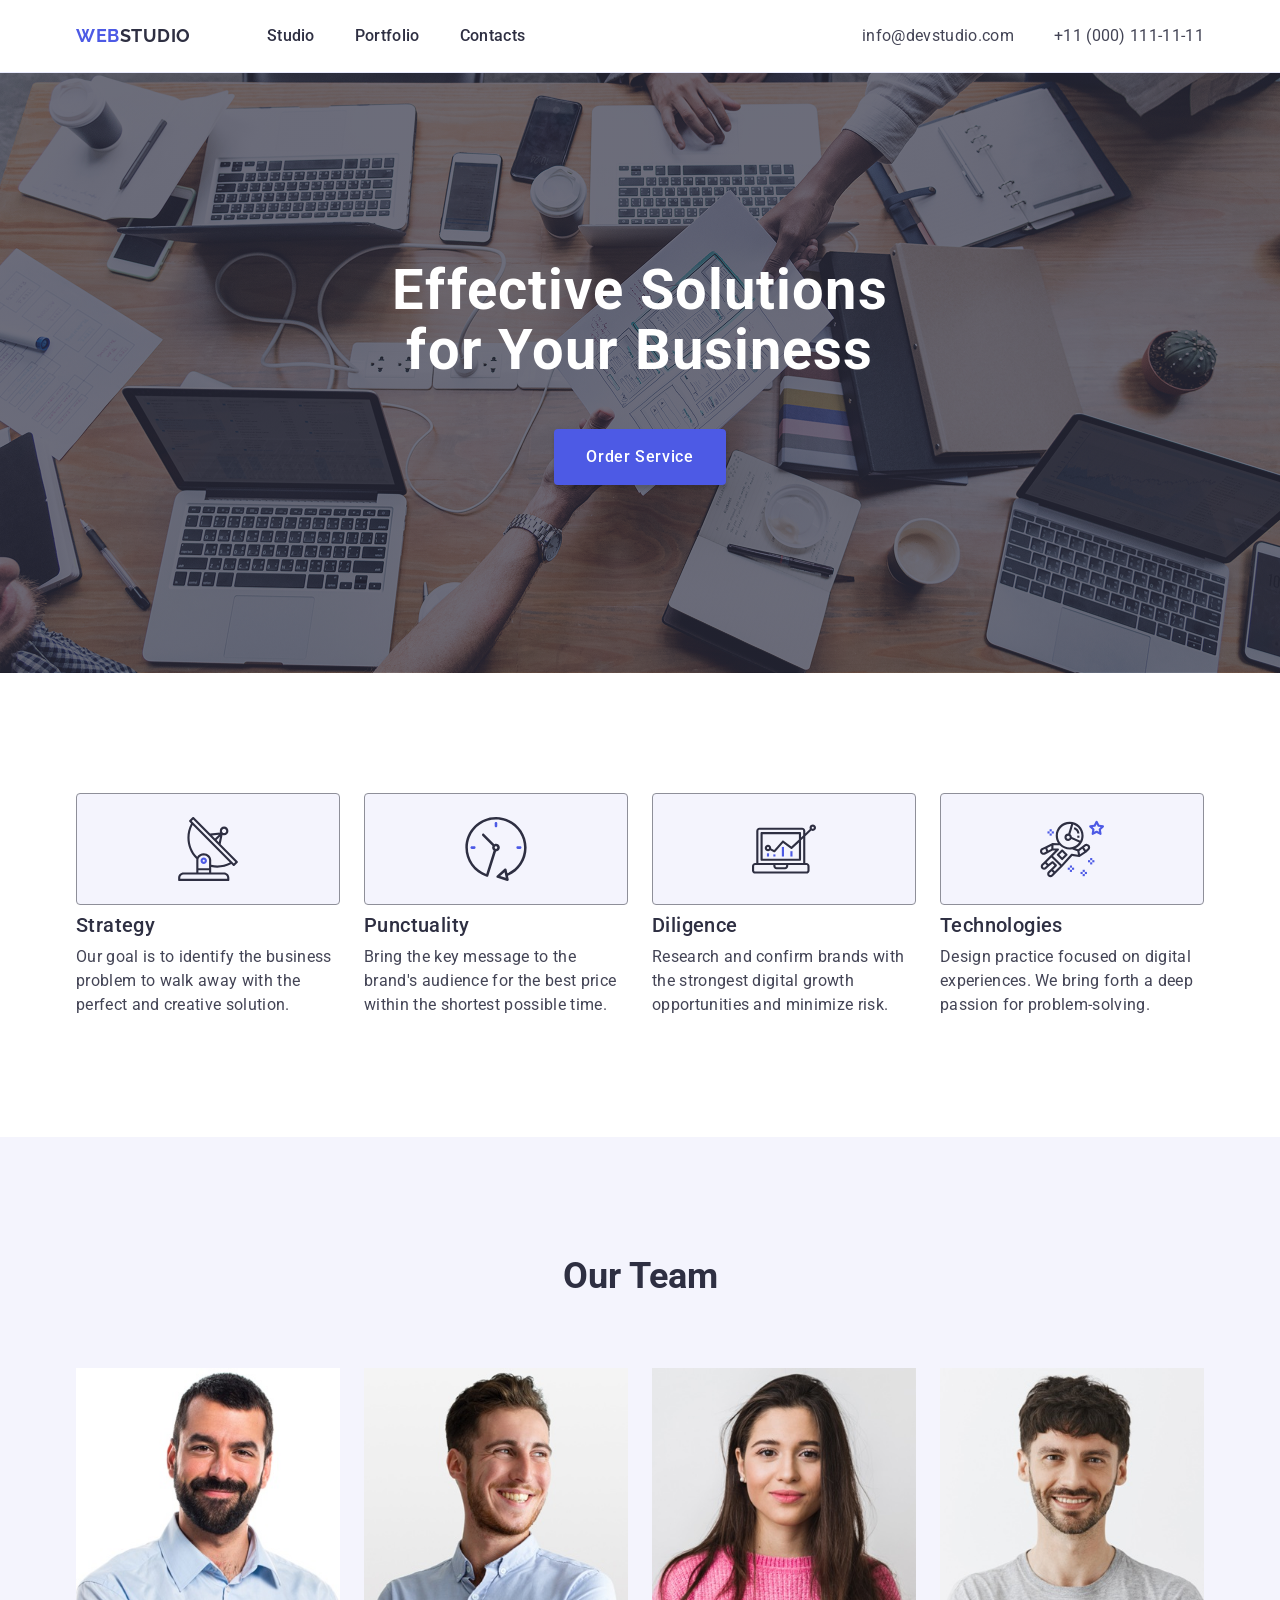
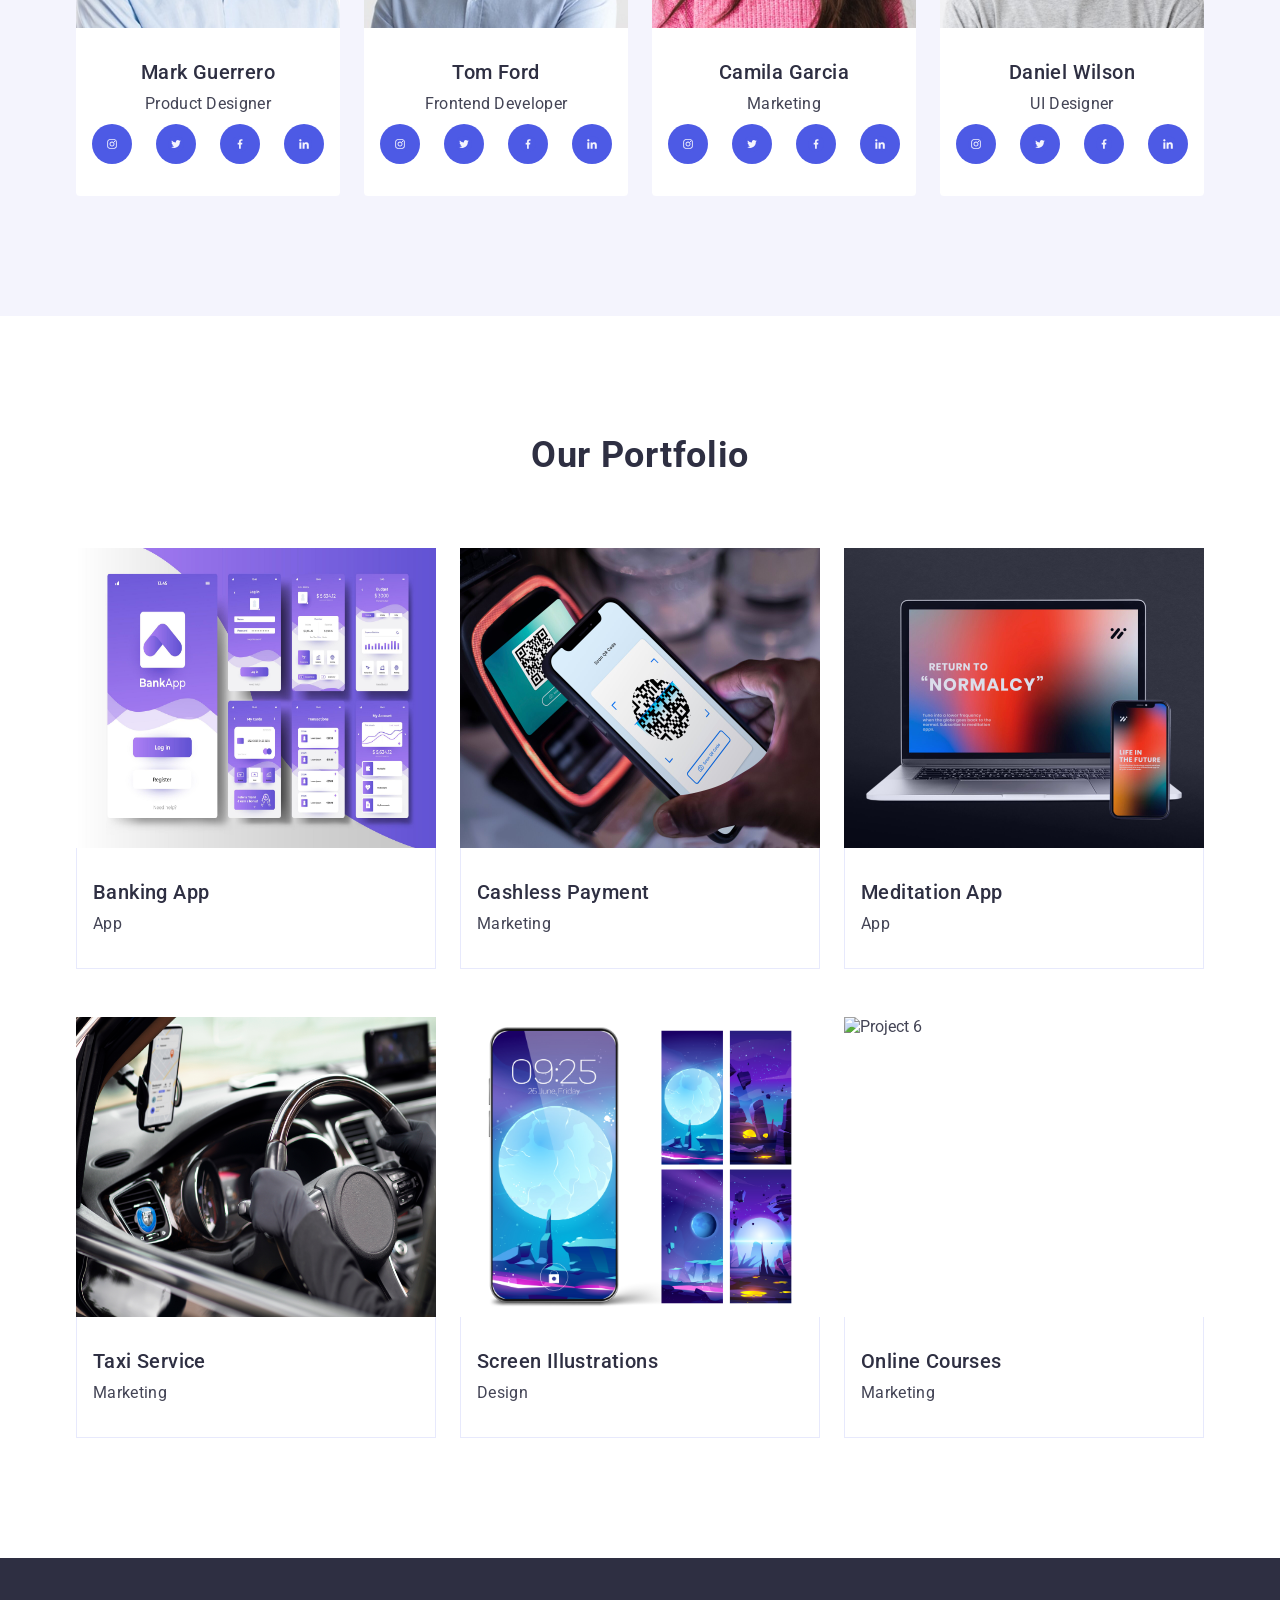
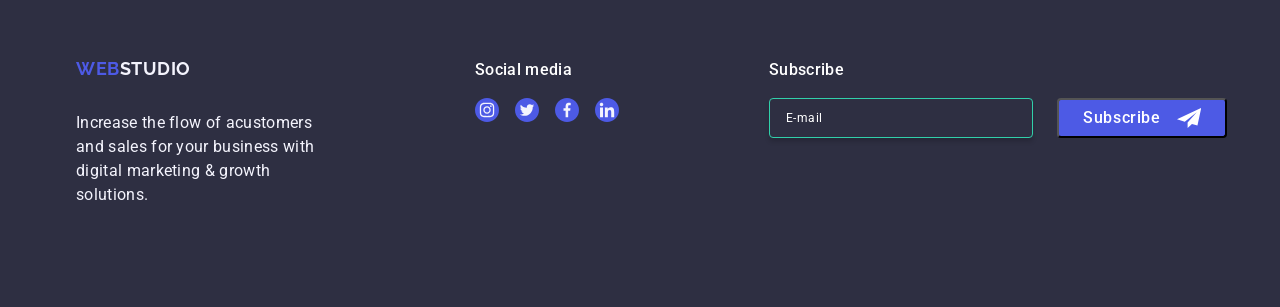
==== commit e93ba41f: "23:00" ====
--- a/index.html
+++ b/index.html
@@ -498,7 +498,7 @@
   ><span class="span-studio">STUDIO</span></a
   >
   <p class="footer-p">
-  Increase the flow of customers and sales for your business with
+  Increase the flow of acustomers and sales for your business with
   digital marketing & growth solutions.
   </p>
   </div>
@@ -575,12 +575,11 @@
 
 <div class="footer-social-media container-footer">
   <p class="footer-links-title">Subscribe</p>
-  <ul class="footer-list">
 
 <form class="footer-subscribe-form">
   <label class="form-label"><input
       class="footer-subscribe-input"
-      type="text"
+      type="email"
       name="username" autofocus
       placeholder="E-mail"
     />
@@ -590,16 +589,10 @@
 </svg>
 </button>
 </form>
-
-  </a>
-  </li>  
-  </ul>
-  </div>
-
-
-
-
-  </footer>
+  </div>
+
+  </div>
+</footer>
 
 <!-- MODAL OVERLAY -->
 
@@ -607,7 +600,7 @@
       <div class="modal">
         <button type="button" class="modal-close-btn" data-modal-close>
           <svg class="modal-close-icon" width="8" height="8">
-            <use href="./images/icons.svg#icon-Vector"></use>
+            <use href="./images/icons.svg#icon-close"></use>
           </svg>
         </button>
         <p class="form-paragraph">
@@ -625,7 +618,7 @@
                 required
               />
               <svg class="modal-form-icon" width="18" height="24">
-                <use href="./images/icons.svg#icon-name"></use>
+                <use href="./images/icons.svg#icon-person"></use>
               </svg>
             </div>
           </div>
@@ -655,7 +648,7 @@
                 required
               />
               <svg class="modal-form-icon" width="18" height="24">
-                <use href="./images/icons.svg#icon-email"></use>
+                <use href="./images/icons.svg#icon-mail"></use>
               </svg>
             </div>
           </div>
--- a/css/styles.css
+++ b/css/styles.css
@@ -616,20 +616,19 @@
   margin-left: 16px;
 }
 
-<!-- MODAL OVERLAY -->
 
 .backdrop {
+  display: flex; 
+  justify-content: center; 
+  align-items: center; 
+  z-index: 1000;
   position: fixed;
-  top: 0;
-  left: 0;
-  /* bottom: 0;
-  right: 0; */
+
+  inset: 0;
   width: 100%;
   height: 100%;
   background-color: rgba(46, 47, 66, 0.4);
-  transition: 336px opacity 250ms cubic-bezier(0.4, 0, 0.2, 1),
-    visibility 250ms cubic-bezier(0.4, 0, 0.2, 1);
-
+  transition: opacity 250ms cubic-bezier(0.4, 0, 0.2, 1), visibility 250ms cubic-bezier(0.4, 0, 0.2, 1);
   opacity: 0;
   visibility: hidden;
   pointer-events: none;
@@ -642,11 +641,8 @@
 }
 
 .modal {
-  position: absolute;
-  top: 50%;
-  left: 50%;
-  transform: translate(-50%, -50%);
-
+  position: relative;
+  transform: translateY(0);
   padding: 72px 24px 24px 24px;
 
   min-height: 584px;
@@ -655,7 +651,7 @@
   background: #fcfcfc;
   box-shadow: 0 1px 1px 0 rgba(0, 0, 0, 0.14), 0 1px 3px 0 rgba(0, 0, 0, 0.12),
     0 2px 1px 0 rgba(0, 0, 0, 0.2);
-  transition: transform 250ms cubic-bezier(0.4, 0, 0.2, 1);
+  transition: 250ms cubic-bezier(0.4, 0, 0.2, 1);
 }
 
 .backdrop:not(.is-open) .modal {
@@ -675,9 +671,8 @@
   height: 24px;
   background-color: #e7e9fc;
   border: 1px solid rgba(0, 0, 0, 0.1);
-  opacity: background-color 250ms cubic-bezier(0.4, 0, 0.2, 1),
-    border 250ms cubic-bezier(0.4, 0, 0.2, 1);
-}
+  transition: background-color 250ms cubic-bezier(0.4, 0, 0.2, 1), border 250ms cubic-bezier(0.4, 0, 0.2, 1);
+  }
 
 .modal-close-btn:hover,
 .modal-close-btn:focus {
@@ -831,6 +826,7 @@
 
 .privacy-policy {
   color: #4d5ae5;
+  text-decoration: underline;
 }
 
 .modal-form-btn {
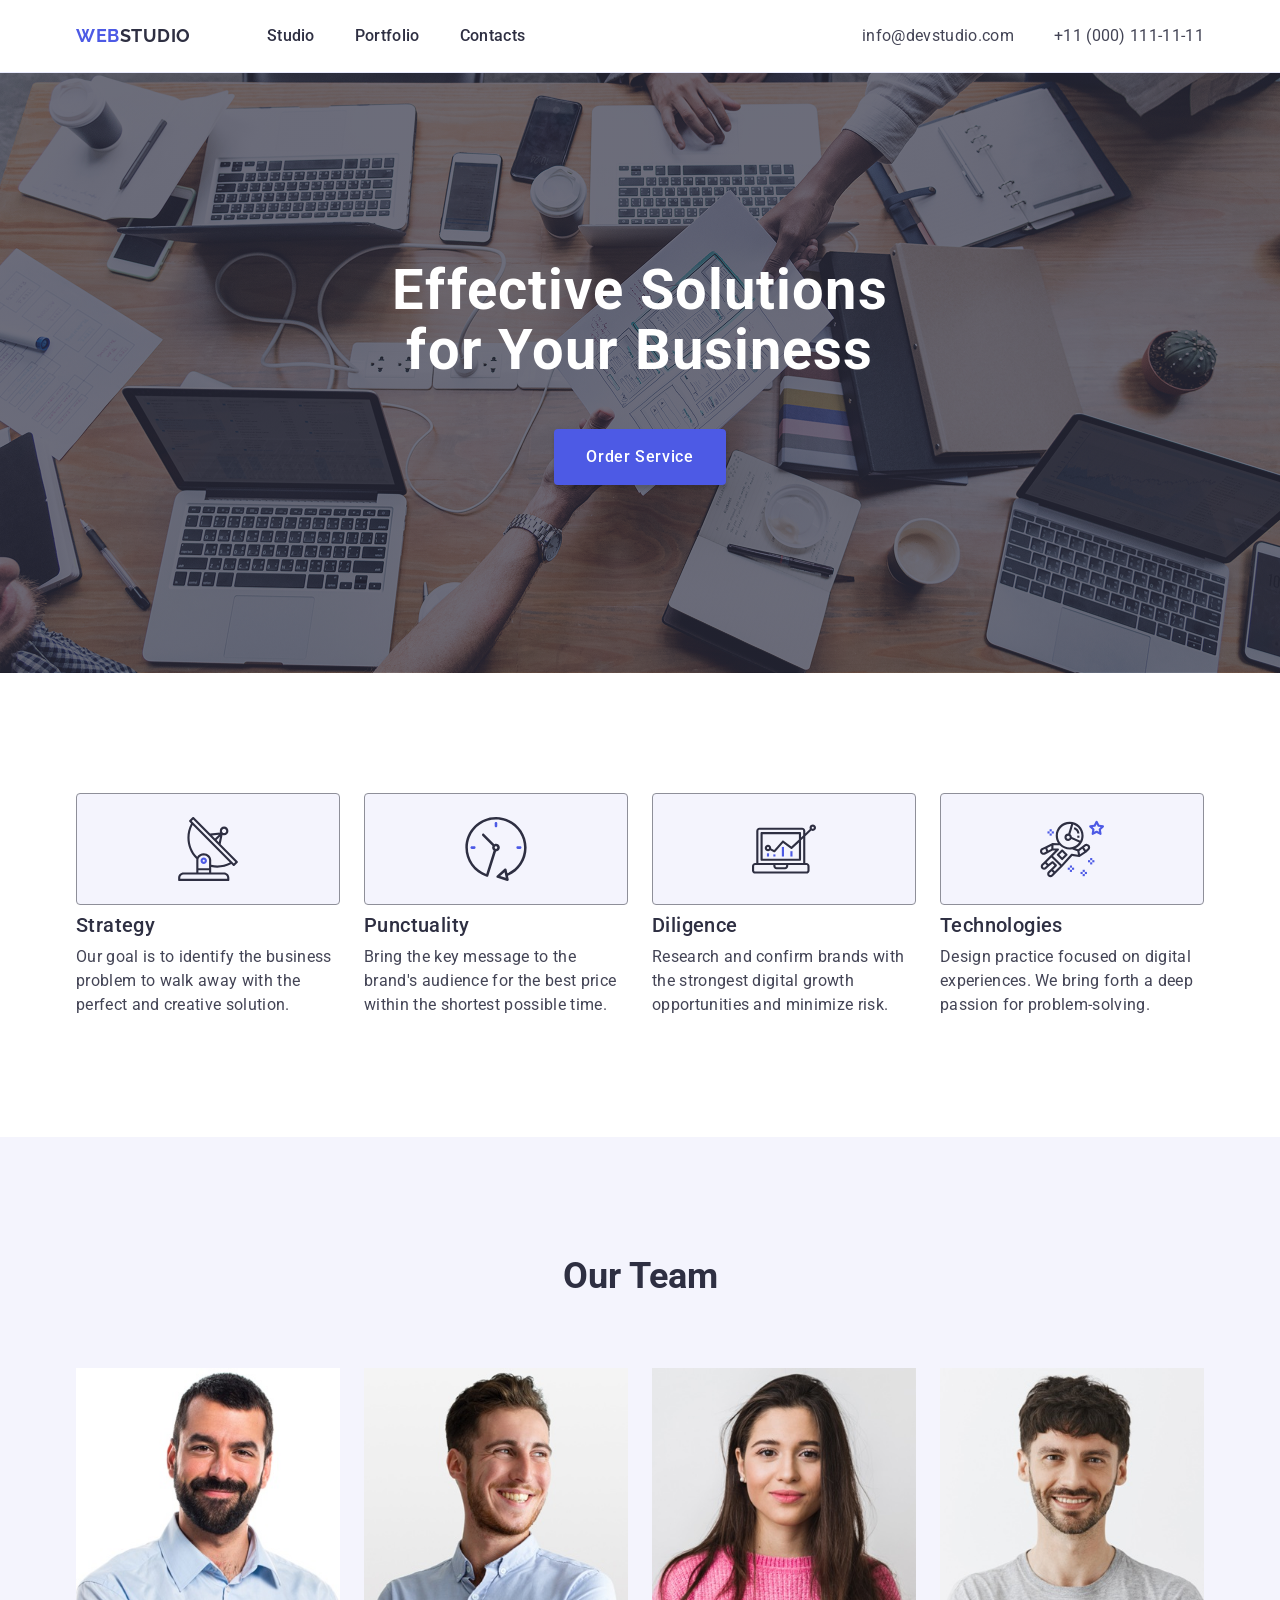
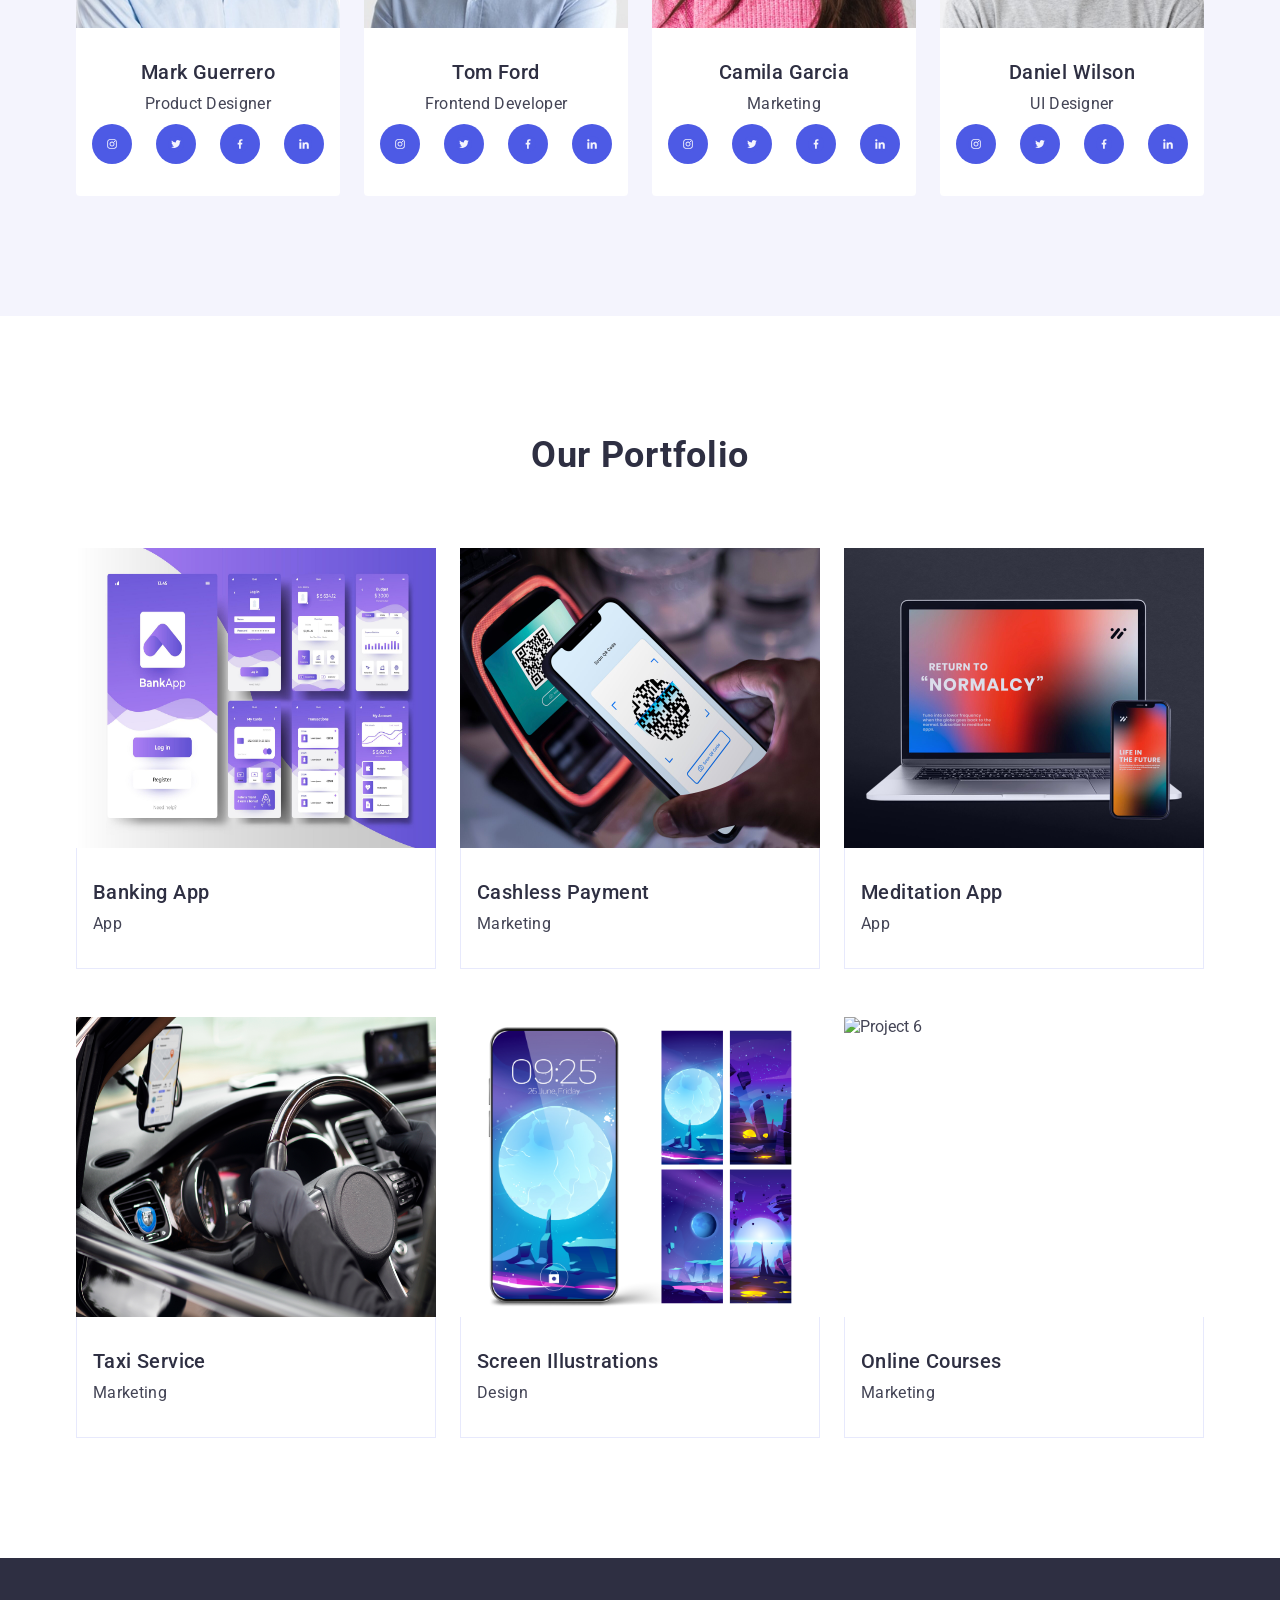
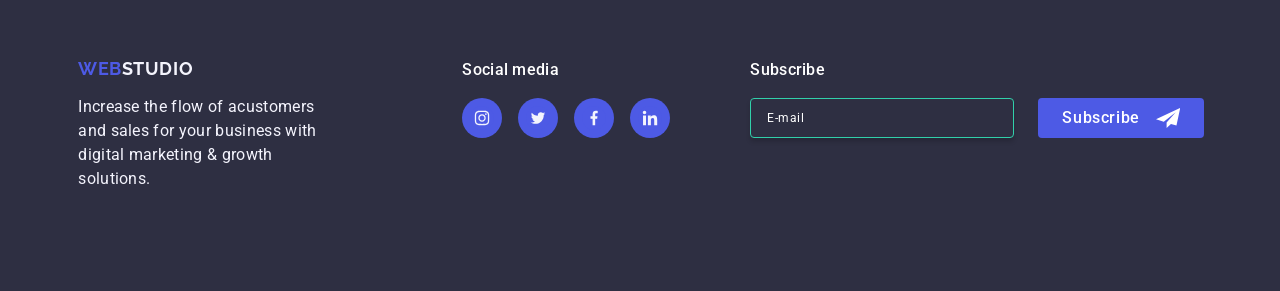
==== commit f6cad2ed: "21:49" ====
--- a/index.html
+++ b/index.html
@@ -490,8 +490,9 @@
 
 
   <footer class="main-footer-logo">
+    
   <div class="container footer-cont">
-
+    <div class="footer-left">
   <div class="footer-container">
   <a href="./index.html" class="logo logo-footer"
   ><span class="span-web">WEB</span
@@ -504,6 +505,9 @@
   </div>
 
   <div class="footer-social-media container-footer">
+    
+
+   
   <p class="footer-links-title">Social media</p>
   <ul class="footer-list">
 
@@ -566,7 +570,7 @@
   </li>  
   </ul>
   </div>
-
+ </div>
 
 
 
--- a/css/styles.css
+++ b/css/styles.css
@@ -463,7 +463,6 @@
 .logo-footer {
   text-transform: uppercase;
   display: inline-block;
-  margin-bottom: 16px;
 }
 
 .footer-links-title {
@@ -479,6 +478,7 @@
 .footer-list {
   display: flex;
   gap: 16px;
+  align-items: baseline
 }
 
 .icon:hover {
@@ -501,15 +501,17 @@
 
 .footer-cont {
   display: flex;
- 
-  gap: 120px; 
-}
-
+  align-items: baseline;
+  justify-content: flex-end;
+  gap: 80px;
+}
+
+.footer-left {
+  display: flex;
+  gap: 120px;
+}
 
 .container-footer {
-  margin-left: auto;
-  padding-left: 15px;
-  padding-right: 15px;
 }
 
 .team-social-link {
@@ -524,11 +526,21 @@
   
 }
 
+.footer-social-link {
+  display: flex;
+  border-radius: 50%;
+  width: 40px;
+  height: 40px;
+  justify-content: center;
+  align-items: center;
+  background-color: #4d5ae5;
+  transition: background-color 250ms cubic-bezier(0.4, 0, 0.2, 1);
+}
+
 .footer-social-link:hover {
   background-color: #31d0aa;
   width: 40px;
   height: 40px;
-  background-color: #4d5ae5;
   border-radius: 50%;
 
   display: flex;
@@ -540,7 +552,7 @@
 }
 
 .team-social-link:hover {
-  background-color: #404bbf;
+  background-color: #31d0aa;
 }
 
 .team-social-link svg {
@@ -567,7 +579,7 @@
   border-radius: 4px;
   box-shadow: 0 4px 4px 0 rgba(0, 0, 0, 0.15);
   background-color: transparent;
-  transition: border 250ms cubic-bezier(0.4, 0, 0.2, 1);
+  transition: border-color 250ms cubic-bezier(0.4, 0, 0.2, 1);
 
   font-family: "Roboto", sans-serif;
   font-weight: 400;
@@ -594,6 +606,7 @@
   align-items: center;
   justify-content: center;
   border-radius: 4px;
+  border: none;
   padding: 8px 24px;
   min-width: 165px;
   height: 40px;
@@ -609,7 +622,7 @@
 .btn-subscribe:hover,
 .btn-subscribe:focus {
   color: #ffffff;
-  background-color: #404bbf;
+  background-color: #31d0aa;
 }
 
 .btn-subscribe-icon {
@@ -686,6 +699,7 @@
 }
 
 .modal-close-icon {
+  fill: #2e2f42;
   transition: fill 250ms cubic-bezier(0.4, 0, 0.2, 1);
 }
 
@@ -846,6 +860,8 @@
   letter-spacing: 0.04em;
   line-height: 1.5;
   color: #fff;
+
+  cursor: pointer;
 }
 
 .modal-form-btn:hover,
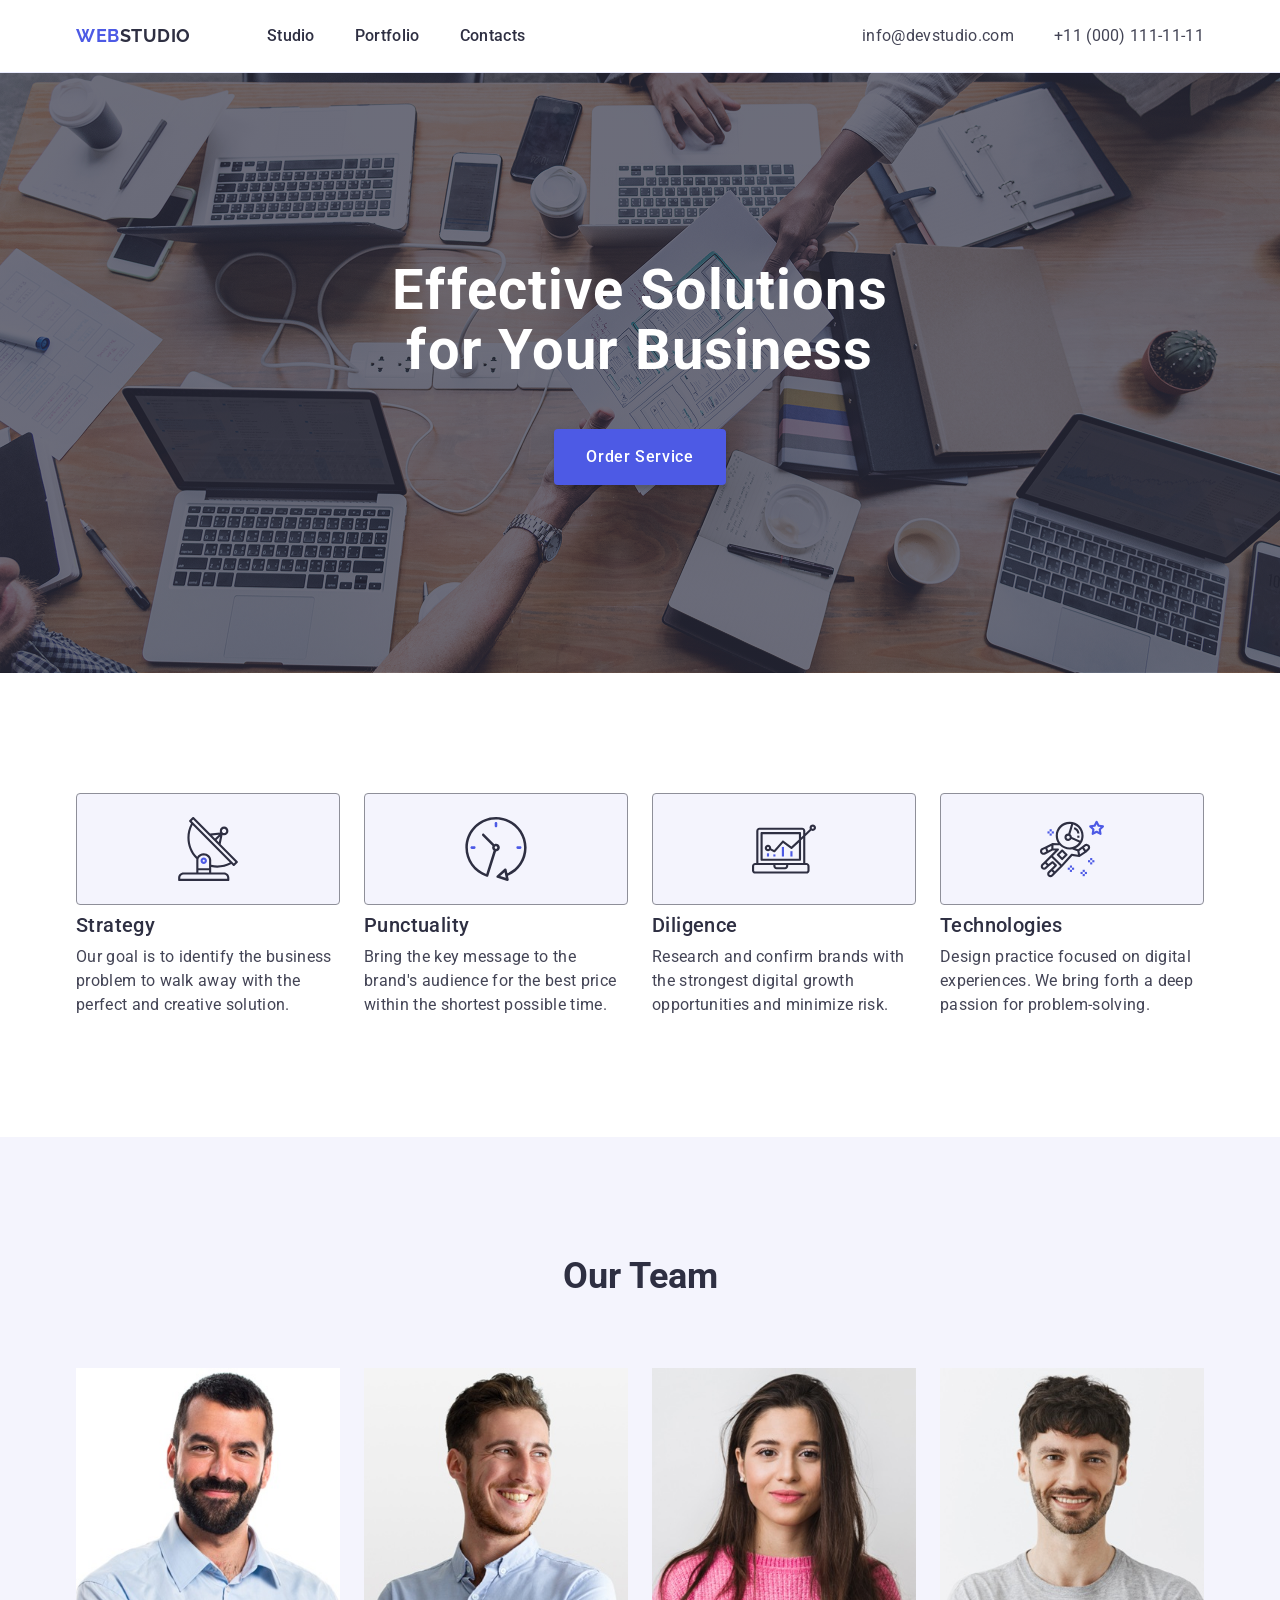
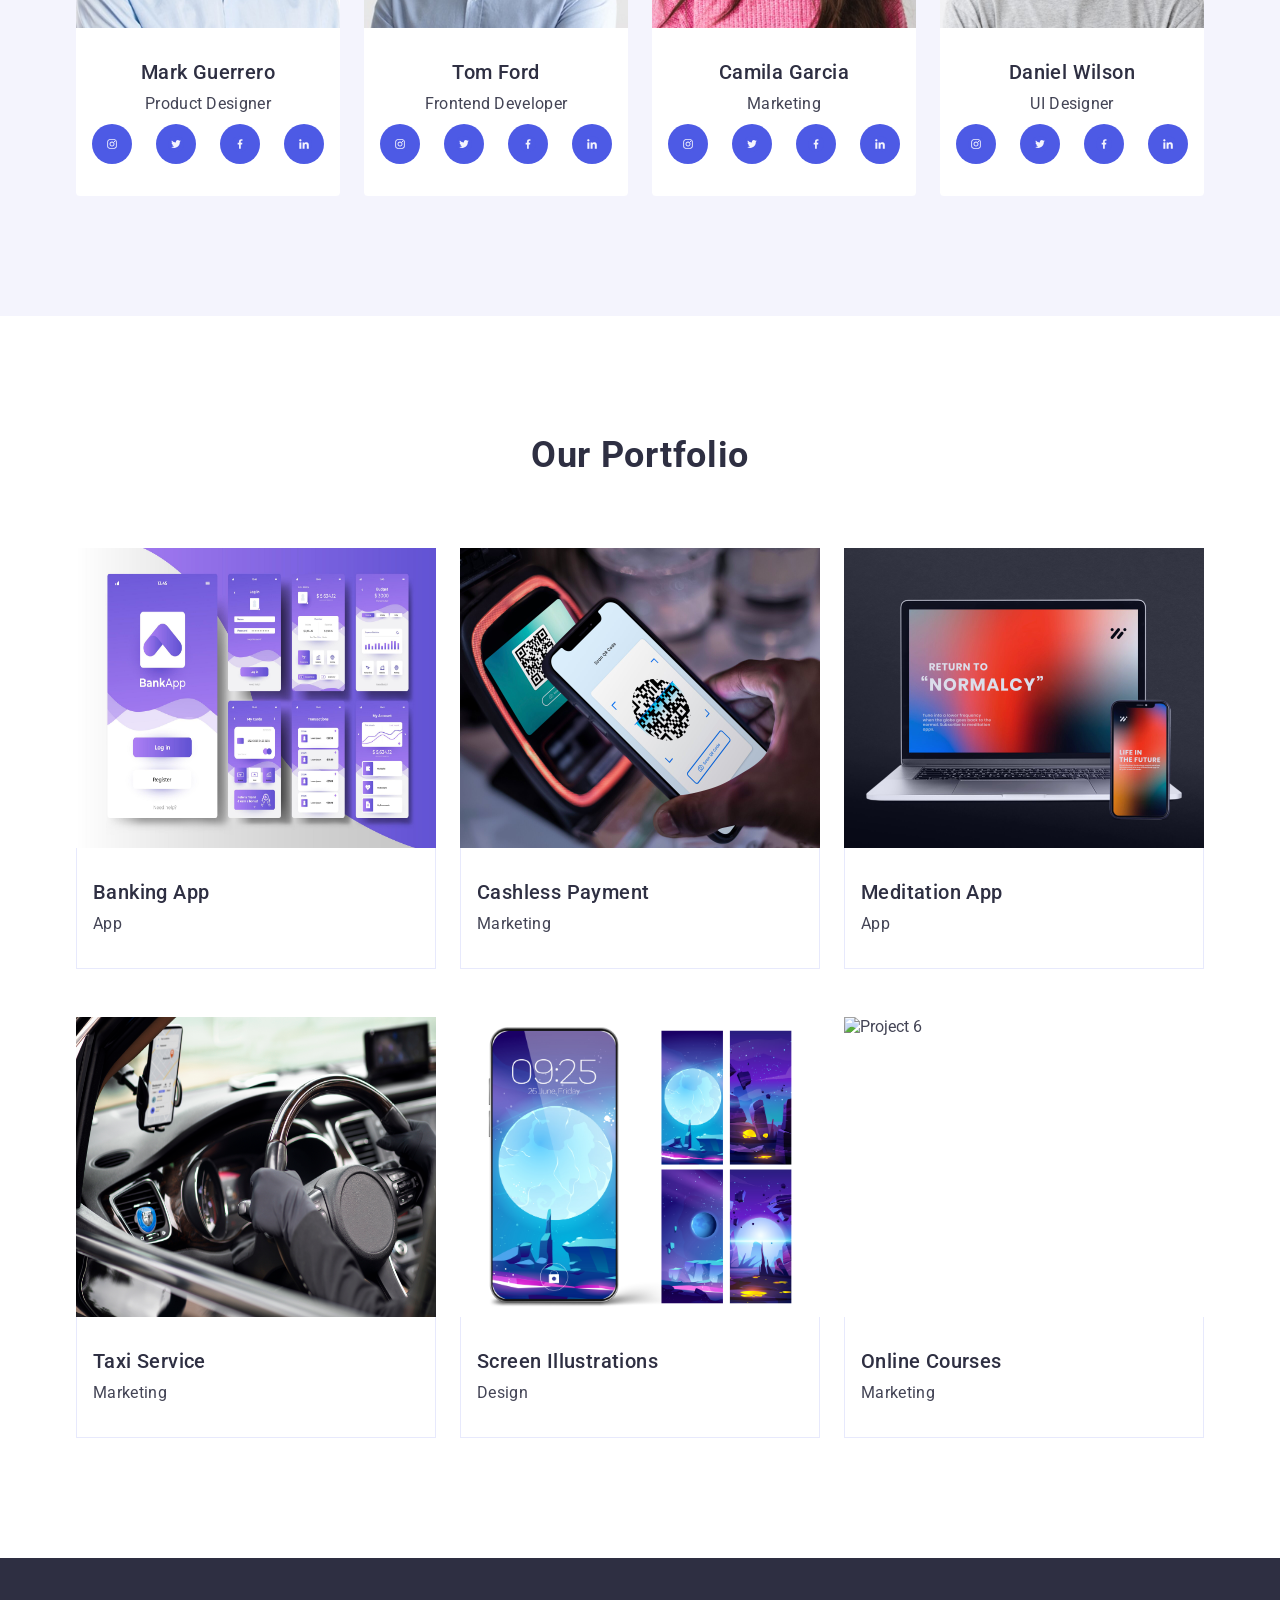
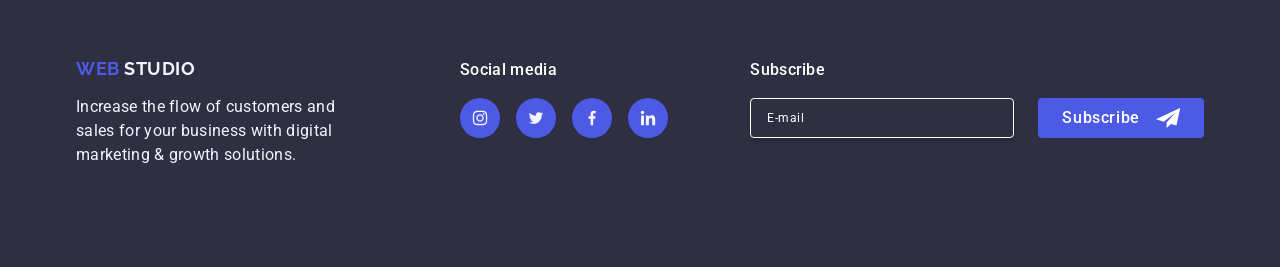
==== commit 68765857: "22:08" ====
--- a/index.html
+++ b/index.html
@@ -489,111 +489,87 @@
 
 
 
-  <footer class="main-footer-logo">
-    
+<footer class="main-footer-logo">
   <div class="container footer-cont">
+
+    <!-- ЛЕВАЯ ЧАСТЬ -->
     <div class="footer-left">
-  <div class="footer-container">
-  <a href="./index.html" class="logo logo-footer"
-  ><span class="span-web">WEB</span
-  ><span class="span-studio">STUDIO</span></a
-  >
-  <p class="footer-p">
-  Increase the flow of acustomers and sales for your business with
-  digital marketing & growth solutions.
-  </p>
-  </div>
-
-  <div class="footer-social-media container-footer">
-    
-
-   
-  <p class="footer-links-title">Social media</p>
-  <ul class="footer-list">
-
-
-  <li class="foter-social-list-item">
-  <a
-  class="footer-social-link"
-  href="https://www.instagram.com/"
-  target="_blank"
-  title="instagram account of webstudio"
-  >
-
-  <svg class="icon icon-Ellipse" width="24" height="24">
-  <use href="./images/icons.svg#icon-inst"></use>
-  </svg>
-  </a>
-  </li>
-
-
-  <li class="foter-social-list-item">
-  <a
-  class="footer-social-link"
-  href="https://www.instagram.com/"
-  target="_blank"
-  title="instagram account of webstudio"
-  >
-
-  <svg class="icon icon-Ellipse" width="24" height="24">
-  <use href="./images/icons.svg#icon-tw"></use>
-  </svg>
-  </a>
-  </li>
-
-  <li class="foter-social-list-item">
-  <a
-  class="footer-social-link"
-  href="https://www.instagram.com/"
-  target="_blank"
-  title="instagram account of webstudio"
-  >
-
-  <svg class="icon icon-Ellipse" width="24" height="24">
-  <use href="./images/icons.svg#icon-fb"></use>
-  </svg>
-  </a>
-  </li>         
-
-  <li class="foter-social-list-item">
-  <a
-  class="footer-social-link"
-  href="https://www.instagram.com/"
-  target="_blank"
-  title="instagram account of webstudio"
-  >
-
-  <svg class="icon icon-Ellipse" width="24" height="24">
-  <use href="./images/icons.svg#icon-in"></use>
-  </svg>
-  </a>
-  </li>  
-  </ul>
-  </div>
- </div>
-
-
-
-
-
-
-<div class="footer-social-media container-footer">
-  <p class="footer-links-title">Subscribe</p>
-
-<form class="footer-subscribe-form">
-  <label class="form-label"><input
-      class="footer-subscribe-input"
-      type="email"
-      name="username" autofocus
-      placeholder="E-mail"
-    />
-  </label>
-<button class="btn-subscribe" type="submit">Subscribe<svg class="btn-subscribe-icon" width="24" height="24">
-<use href="./images/icons.svg#icon-letter"></use>
-</svg>
-</button>
-</form>
-  </div>
+
+      <!-- LOGO -->
+      <div class="footer-container">
+        <a href="./index.html" class="logo logo-footer">
+          <span class="span-web">WEB</span>
+          <span class="span-studio">STUDIO</span>
+        </a>
+
+        <p class="footer-p">
+          Increase the flow of customers and sales for your business with
+          digital marketing & growth solutions.
+        </p>
+      </div>
+
+      <!-- SOCIAL -->
+      <div class="footer-social-media">
+        <p class="footer-links-title">Social media</p>
+
+        <ul class="footer-list">
+          <li>
+            <a class="footer-social-link" href="#">
+              <svg class="icon" width="24" height="24">
+                <use href="./images/icons.svg#icon-inst"></use>
+              </svg>
+            </a>
+          </li>
+
+          <li>
+            <a class="footer-social-link" href="#">
+              <svg class="icon" width="24" height="24">
+                <use href="./images/icons.svg#icon-tw"></use>
+              </svg>
+            </a>
+          </li>
+
+          <li>
+            <a class="footer-social-link" href="#">
+              <svg class="icon" width="24" height="24">
+                <use href="./images/icons.svg#icon-fb"></use>
+              </svg>
+            </a>
+          </li>
+
+          <li>
+            <a class="footer-social-link" href="#">
+              <svg class="icon" width="24" height="24">
+                <use href="./images/icons.svg#icon-in"></use>
+              </svg>
+            </a>
+          </li>
+        </ul>
+      </div>
+
+    </div>
+
+    <!-- ПРАВАЯ ЧАСТЬ (Subscribe) -->
+    <div class="footer-subscribe">
+      <p class="footer-links-title">Subscribe</p>
+
+      <form class="footer-subscribe-form">
+        <label>
+          <input
+            class="footer-subscribe-input"
+            type="email"
+            placeholder="E-mail"
+          />
+        </label>
+
+        <button class="btn-subscribe" type="submit">
+          Subscribe
+          <svg class="btn-subscribe-icon" width="24" height="24">
+            <use href="./images/icons.svg#icon-letter"></use>
+          </svg>
+        </button>
+      </form>
+    </div>
 
   </div>
 </footer>
--- a/css/styles.css
+++ b/css/styles.css
@@ -502,8 +502,7 @@
 .footer-cont {
   display: flex;
   align-items: baseline;
-  justify-content: flex-end;
-  gap: 80px;
+  justify-content: flex-start;
 }
 
 .footer-left {
@@ -563,11 +562,10 @@
 .footer-subscribe-form {
   display: flex;
   gap: 24px;
-}
-
-.footer-subscribe-form {
-  display: flex;
-  gap: 24px;
+  
+}
+.footer-subscribe {
+  margin-left: auto;
 }
 
 .footer-subscribe-input {
